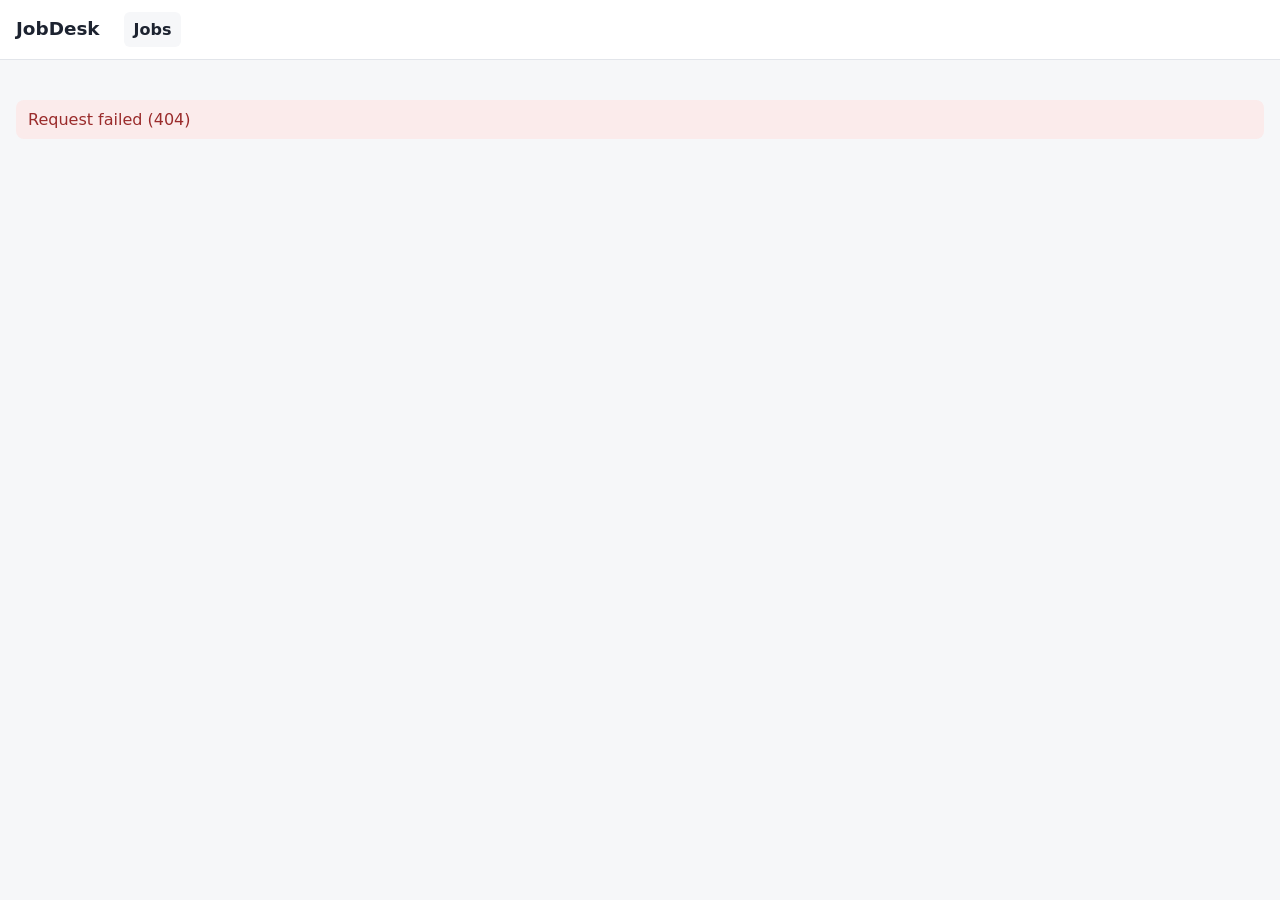
==== static/index.html @ 6e672806 "JobDesk: server, scraper and jobs page" ====
<!doctype html>
<html lang="en">
<head>
  <meta charset="utf-8">
  <meta name="viewport" content="width=device-width, initial-scale=1">
  <meta name="robots" content="noindex">
  <title>JobDesk</title>
  <link rel="stylesheet" href="/static/style.css">
</head>
<body>
  <header class="top">
    <a class="brand" href="#/jobs">JobDesk</a>
    <nav id="nav" aria-label="Pages"></nav>
  </header>
  <div id="banner" class="banner" hidden></div>
  <main id="page" tabindex="-1"></main>
  <script type="module" src="/static/app.js"></script>
</body>
</html>
---- static/style.css ----
:root {
  --bg: #f6f7f9; --fg: #1d2330; --muted: #5b6475; --accent: #0b3d91; --accent-fg: #fff;
  --card: #fff; --line: #e2e5ea; --ok-bg: #e5f4e4; --ok-fg: #1a6b1a; --bad-bg: #fbebeb; --bad-fg: #9a2b2b;
  --warn-bg: #fff4d6; --warn-fg: #7a5200;
}
@media (prefers-color-scheme: dark) {
  :root {
    --bg: #14171c; --fg: #e8ebf0; --muted: #a3abb8; --accent: #5b8def; --accent-fg: #0b1020;
    --card: #1d2128; --line: #2c313a; --ok-bg: #1d3a1f; --ok-fg: #9fe0a2; --bad-bg: #3d1f1f; --bad-fg: #f1a7a7;
    --warn-bg: #3a2f12; --warn-fg: #f3d27a;
  }
}
* { box-sizing: border-box; }
body { margin: 0; font-family: system-ui, -apple-system, "Segoe UI", sans-serif; background: var(--bg); color: var(--fg); line-height: 1.45; }
a { color: var(--accent); }
.top { display: flex; flex-wrap: wrap; gap: 8px 24px; align-items: center; padding: 12px 16px; background: var(--card); border-bottom: 1px solid var(--line); position: sticky; top: 0; z-index: 5; }
.brand { font-weight: 700; font-size: 1.15rem; color: var(--fg); text-decoration: none; }
nav { display: flex; flex-wrap: wrap; gap: 4px; }
nav a { padding: 6px 10px; border-radius: 6px; color: var(--muted); text-decoration: none; font-weight: 600; }
nav a[aria-current="page"] { background: var(--bg); color: var(--fg); }
main { max-width: 1280px; margin: 0 auto; padding: 24px 16px 64px; }
main:focus { outline: none; }
h1 { font-size: 1.5rem; margin: 0 0 4px; }
h2 { font-size: 1.15rem; margin: 28px 0 8px; }
.muted { color: var(--muted); }
.small { font-size: .82rem; }
.banner { margin: 0; padding: 10px 16px; background: var(--warn-bg); color: var(--warn-fg); border-bottom: 1px solid var(--line); }
.row { display: flex; flex-wrap: wrap; gap: 10px 16px; align-items: center; margin: 12px 0; }
button, .btn { font: inherit; font-weight: 600; padding: 7px 14px; border-radius: 8px; border: 1px solid var(--accent); background: var(--accent); color: var(--accent-fg); cursor: pointer; text-decoration: none; display: inline-block; }
button.secondary, .btn.secondary { background: transparent; color: var(--accent); }
button:disabled { opacity: .55; cursor: default; }
button.link { background: none; border: 0; padding: 0; color: var(--accent); font-weight: 600; text-decoration: underline; }
input, select, textarea { font: inherit; padding: 6px 8px; border-radius: 6px; border: 1px solid var(--line); background: var(--card); color: var(--fg); }
textarea { width: 100%; min-height: 120px; }
label.field { display: grid; gap: 4px; font-weight: 600; font-size: .9rem; align-content: end; }
label.check { display: inline-flex; gap: 6px; align-items: center; }
.grid { display: grid; gap: 12px; grid-template-columns: repeat(auto-fill, minmax(220px, 1fr)); }
.card { background: var(--card); border: 1px solid var(--line); border-radius: 10px; padding: 16px; }
details.card > summary { cursor: pointer; font-weight: 700; }
.scroll { overflow-x: auto; background: var(--card); border: 1px solid var(--line); border-radius: 10px; }
table { border-collapse: collapse; width: 100%; font-size: .86rem; }
th, td { padding: 7px 8px; text-align: left; vertical-align: top; border-top: 1px solid var(--line); }
thead th { border-top: 0; color: var(--muted); font-weight: 600; white-space: nowrap; }
.nowrap { white-space: nowrap; }
.tag { display: inline-block; margin: 0 4px 4px 0; padding: 1px 6px; border-radius: 4px; font-size: .74rem; font-weight: 600; white-space: nowrap; }
.tag.new { background: var(--ok-bg); color: var(--ok-fg); }
.tag.bad { background: var(--bad-bg); color: var(--bad-fg); }
.tag.warn { background: var(--warn-bg); color: var(--warn-fg); }
.overdue { color: var(--bad-fg); font-weight: 600; }
.score { font-weight: 700; }
.empty { padding: 16px; color: var(--muted); }
.msg { padding: 8px 12px; border-radius: 8px; background: var(--ok-bg); color: var(--ok-fg); }
.msg.err { background: var(--bad-bg); color: var(--bad-fg); }
pre.prompt { white-space: pre-wrap; background: var(--card); border: 1px solid var(--line); border-radius: 10px; padding: 16px; font-size: .85rem; }
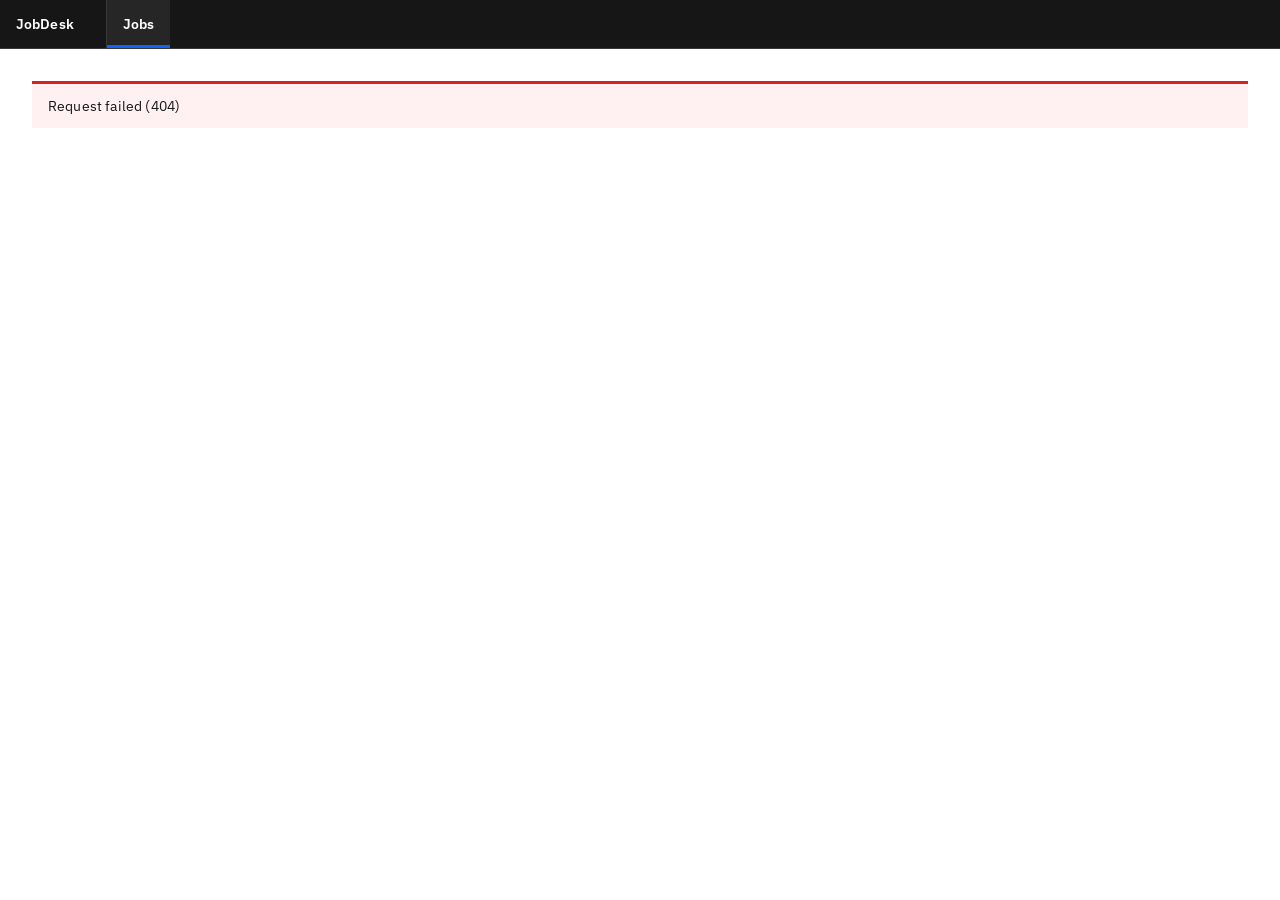
==== commit 41a2a49e: "Redesign on the IBM Carbon-inspired design system; Rejected is red everywhere IBM Plex, white theme " ====
--- a/static/index.html
+++ b/static/index.html
@@ -5,6 +5,9 @@
   <meta name="viewport" content="width=device-width, initial-scale=1">
   <meta name="robots" content="noindex">
   <title>JobDesk</title>
+  <link rel="preconnect" href="https://fonts.googleapis.com">
+  <link rel="preconnect" href="https://fonts.gstatic.com" crossorigin>
+  <link rel="stylesheet" href="https://fonts.googleapis.com/css2?family=IBM+Plex+Mono:wght@400;600&family=IBM+Plex+Sans:wght@300;400;600&display=swap">
   <link rel="stylesheet" href="/static/style.css">
 </head>
 <body>
--- a/static/style.css
+++ b/static/style.css
@@ -1,54 +1,279 @@
+/* JobDesk: styled on David's "IBM Carbon-Inspired Design System" (Claude Design).
+   IBM Plex; white theme with the Gray 100 dark theme for dark-mode systems; one blue accent;
+   0px corners (pills only for tags); depth from background layers, not shadows;
+   support colors only for status. */
+
 :root {
-  --bg: #f6f7f9; --fg: #1d2330; --muted: #5b6475; --accent: #0b3d91; --accent-fg: #fff;
-  --card: #fff; --line: #e2e5ea; --ok-bg: #e5f4e4; --ok-fg: #1a6b1a; --bad-bg: #fbebeb; --bad-fg: #9a2b2b;
-  --warn-bg: #fff4d6; --warn-fg: #7a5200;
-}
+  /* base scales (from the design system's tokens/colors.css) */
+  --white: #ffffff; --gray-10: #f4f4f4; --gray-10-hover: #e8e8e8; --gray-20: #e0e0e0; --gray-30: #c6c6c6;
+  --gray-50: #8d8d8d; --gray-60: #6f6f6f; --gray-70: #525252; --gray-80: #393939; --gray-80-hover: #4c4c4c;
+  --gray-90: #262626; --gray-100: #161616;
+  --blue-10: #edf5ff; --blue-20: #d0e2ff; --blue-40: #78a9ff; --blue-60: #0f62fe; --blue-60-hover: #0353e9;
+  --blue-70: #0043ce; --blue-80: #002d9c;
+  --red-60: #da1e28; --red-70: #b81921; --green-50: #24a148; --yellow-30: #f1c21b;
+
+  /* semantic (white theme) */
+  --background: var(--white);
+  --layer-01: var(--gray-10);
+  --layer-02: var(--gray-20);
+  --layer-hover: var(--gray-10-hover);
+  --text-primary: var(--gray-100);
+  --text-secondary: var(--gray-70);
+  --text-helper: var(--gray-60);
+  --text-on-color: var(--white);
+  --link: var(--blue-60);
+  --link-hover: var(--blue-70);
+  --border-subtle: var(--gray-20);
+  --border-strong: var(--gray-50);
+  --field: var(--gray-10);
+  --field-hover: var(--gray-10-hover);
+  --interactive: var(--blue-60);
+  --interactive-hover: var(--blue-60-hover);
+  --interactive-active: var(--blue-80);
+  --focus: var(--blue-60);
+  --focus-inset: var(--white);
+  --selected: var(--blue-10);
+  --shell: var(--gray-100);
+  --shell-text: var(--gray-30);
+  --shell-hover: var(--gray-90);
+
+  /* status: the same five colors on every page (tags, tracker columns, selects, insights) */
+  --status-saved: var(--gray-60);    --status-saved-bg: var(--gray-20);  --status-saved-fg: var(--gray-100);
+  --status-applied: var(--blue-60);  --status-applied-bg: #d0e2ff;       --status-applied-fg: #0043ce;
+  --status-interview: #b28600;       --status-interview-bg: #fcf4d6;     --status-interview-fg: #684e00;
+  --status-offer: var(--green-50);   --status-offer-bg: #a7f0ba;         --status-offer-fg: #0e6027;
+  --status-rejected: var(--red-60);  --status-rejected-bg: #ffd7d9;      --status-rejected-fg: #a2191f;
+  --error: var(--red-60);  --error-bg: #fff1f1;
+  --success-bg: #defbe6;   --success-fg: #0e6027;
+  --warning-bg: #fcf4d6;   --warning-fg: #684e00;  --warning-border: var(--yellow-30);
+  --info-bg: var(--blue-10);
+
+  --font-sans: "IBM Plex Sans", "Helvetica Neue", Arial, sans-serif;
+  --font-mono: "IBM Plex Mono", Menlo, Courier, monospace;
+  --shadow-raised: 0 2px 6px rgba(0, 0, 0, .3);
+  --focus-ring: 0 0 0 2px var(--focus), 0 0 0 3px var(--focus-inset);
+  --motion: 110ms cubic-bezier(.2, 0, .38, .9);
+  color-scheme: light;
+}
+
+/* Gray 100 dark theme */
 @media (prefers-color-scheme: dark) {
   :root {
-    --bg: #14171c; --fg: #e8ebf0; --muted: #a3abb8; --accent: #5b8def; --accent-fg: #0b1020;
-    --card: #1d2128; --line: #2c313a; --ok-bg: #1d3a1f; --ok-fg: #9fe0a2; --bad-bg: #3d1f1f; --bad-fg: #f1a7a7;
-    --warn-bg: #3a2f12; --warn-fg: #f3d27a;
+    --background: var(--gray-100);
+    --layer-01: var(--gray-90);
+    --layer-02: var(--gray-80);
+    --layer-hover: #333333;
+    --text-primary: var(--gray-10);
+    --text-secondary: var(--gray-30);
+    --text-helper: #a8a8a8;
+    --link: var(--blue-40);
+    --link-hover: #a6c8ff;
+    --border-subtle: var(--gray-80);
+    --border-strong: var(--gray-60);
+    --field: var(--gray-90);
+    --field-hover: #333333;
+    --interactive: var(--blue-60);
+    --focus: var(--white);
+    --focus-inset: var(--gray-100);
+    --selected: var(--gray-80);
+    --shell: #0b0b0b;
+    --shell-hover: var(--gray-90);
+    --status-saved: var(--gray-50);    --status-saved-bg: var(--gray-70);  --status-saved-fg: var(--gray-10);
+    --status-applied: var(--blue-40);  --status-applied-bg: #0043ce;       --status-applied-fg: #d0e2ff;
+    --status-interview: var(--yellow-30); --status-interview-bg: #684e00;  --status-interview-fg: #fcf4d6;
+    --status-offer: #42be65;           --status-offer-bg: #0e6027;         --status-offer-fg: #a7f0ba;
+    --status-rejected: #fa4d56;        --status-rejected-bg: #a2191f;      --status-rejected-fg: #ffd7d9;
+    --error: #fa4d56;  --error-bg: #3a1214;
+    --success-bg: #0e2a17; --success-fg: #a7f0ba;
+    --warning-bg: #2f2507; --warning-fg: #fcf4d6;
+    --info-bg: #001d6c;
+    color-scheme: dark;
   }
 }
+
+/* ------------------------------------------------------------------ base */
 * { box-sizing: border-box; }
-body { margin: 0; font-family: system-ui, -apple-system, "Segoe UI", sans-serif; background: var(--bg); color: var(--fg); line-height: 1.45; }
-a { color: var(--accent); }
-.top { display: flex; flex-wrap: wrap; gap: 8px 24px; align-items: center; padding: 12px 16px; background: var(--card); border-bottom: 1px solid var(--line); position: sticky; top: 0; z-index: 5; }
-.brand { font-weight: 700; font-size: 1.15rem; color: var(--fg); text-decoration: none; }
-nav { display: flex; flex-wrap: wrap; gap: 4px; }
-nav a { padding: 6px 10px; border-radius: 6px; color: var(--muted); text-decoration: none; font-weight: 600; }
-nav a[aria-current="page"] { background: var(--bg); color: var(--fg); }
-main { max-width: 1280px; margin: 0 auto; padding: 24px 16px 64px; }
+html { -webkit-text-size-adjust: 100%; }
+body {
+  margin: 0; font-family: var(--font-sans); font-size: .875rem; line-height: 1.43; letter-spacing: .16px;
+  background: var(--background); color: var(--text-primary);
+}
+a { color: var(--link); text-decoration: none; }
+a:hover { color: var(--link-hover); text-decoration: underline; }
+:focus-visible { outline: none; box-shadow: var(--focus-ring); }
+h1 { font-size: 2rem; line-height: 1.25; font-weight: 300; letter-spacing: 0; margin: 0 0 8px; }
+h2 { font-size: 1.25rem; line-height: 1.4; font-weight: 600; letter-spacing: 0; margin: 32px 0 12px; }
+p { margin: 0 0 12px; }
+.muted { color: var(--text-secondary); }
+.small { font-size: .75rem; line-height: 1.33; letter-spacing: .32px; }
+.nowrap { white-space: nowrap; }
+.score { font-weight: 600; font-family: var(--font-mono); }
+.overdue { color: var(--error); font-weight: 600; }
+.empty { padding: 32px 16px; color: var(--text-secondary); text-align: center; }
+
+/* ------------------------------------------------------------------ UI shell (masthead) */
+.top {
+  position: sticky; top: 0; z-index: 10; display: flex; align-items: stretch; flex-wrap: wrap;
+  min-height: 48px; background: var(--shell); color: var(--white); border-bottom: 1px solid #393939;
+}
+.brand {
+  display: flex; align-items: center; padding: 0 32px 0 16px; color: var(--white); font-weight: 600;
+  font-size: .875rem; letter-spacing: .1px; border-right: 1px solid #393939;
+}
+.brand:hover { color: var(--white); text-decoration: none; background: var(--shell-hover); }
+nav { display: flex; flex-wrap: wrap; }
+nav a {
+  display: flex; align-items: center; height: 48px; padding: 0 16px; color: var(--shell-text);
+  border-bottom: 3px solid transparent; border-top: 3px solid transparent; transition: background var(--motion), color var(--motion);
+}
+nav a:hover { background: var(--shell-hover); color: var(--white); text-decoration: none; }
+nav a[aria-current="page"] { color: var(--white); border-bottom-color: var(--blue-60); background: var(--shell-hover); font-weight: 600; }
+main { max-width: 1584px; margin: 0 auto; padding: 32px 32px 64px; }
 main:focus { outline: none; }
-h1 { font-size: 1.5rem; margin: 0 0 4px; }
-h2 { font-size: 1.15rem; margin: 28px 0 8px; }
-.muted { color: var(--muted); }
-.small { font-size: .82rem; }
-.banner { margin: 0; padding: 10px 16px; background: var(--warn-bg); color: var(--warn-fg); border-bottom: 1px solid var(--line); }
-.row { display: flex; flex-wrap: wrap; gap: 10px 16px; align-items: center; margin: 12px 0; }
-button, .btn { font: inherit; font-weight: 600; padding: 7px 14px; border-radius: 8px; border: 1px solid var(--accent); background: var(--accent); color: var(--accent-fg); cursor: pointer; text-decoration: none; display: inline-block; }
-button.secondary, .btn.secondary { background: transparent; color: var(--accent); }
-button:disabled { opacity: .55; cursor: default; }
-button.link { background: none; border: 0; padding: 0; color: var(--accent); font-weight: 600; text-decoration: underline; }
-input, select, textarea { font: inherit; padding: 6px 8px; border-radius: 6px; border: 1px solid var(--line); background: var(--card); color: var(--fg); }
-textarea { width: 100%; min-height: 120px; }
-label.field { display: grid; gap: 4px; font-weight: 600; font-size: .9rem; align-content: end; }
-label.check { display: inline-flex; gap: 6px; align-items: center; }
-.grid { display: grid; gap: 12px; grid-template-columns: repeat(auto-fill, minmax(220px, 1fr)); }
-.card { background: var(--card); border: 1px solid var(--line); border-radius: 10px; padding: 16px; }
-details.card > summary { cursor: pointer; font-weight: 700; }
-.scroll { overflow-x: auto; background: var(--card); border: 1px solid var(--line); border-radius: 10px; }
-table { border-collapse: collapse; width: 100%; font-size: .86rem; }
-th, td { padding: 7px 8px; text-align: left; vertical-align: top; border-top: 1px solid var(--line); }
-thead th { border-top: 0; color: var(--muted); font-weight: 600; white-space: nowrap; }
-.nowrap { white-space: nowrap; }
-.tag { display: inline-block; margin: 0 4px 4px 0; padding: 1px 6px; border-radius: 4px; font-size: .74rem; font-weight: 600; white-space: nowrap; }
-.tag.new { background: var(--ok-bg); color: var(--ok-fg); }
-.tag.bad { background: var(--bad-bg); color: var(--bad-fg); }
-.tag.warn { background: var(--warn-bg); color: var(--warn-fg); }
-.overdue { color: var(--bad-fg); font-weight: 600; }
-.score { font-weight: 700; }
-.empty { padding: 16px; color: var(--muted); }
-.msg { padding: 8px 12px; border-radius: 8px; background: var(--ok-bg); color: var(--ok-fg); }
-.msg.err { background: var(--bad-bg); color: var(--bad-fg); }
-pre.prompt { white-space: pre-wrap; background: var(--card); border: 1px solid var(--line); border-radius: 10px; padding: 16px; font-size: .85rem; }
+@media (max-width: 672px) { main { padding: 24px 16px 48px; } .brand { padding-right: 16px; } nav a { padding: 0 12px; } }
+
+/* ------------------------------------------------------------------ notifications */
+.banner { margin: 0; padding: 12px 16px; background: var(--warning-bg); color: var(--warning-fg); border-bottom: 1px solid var(--warning-border); }
+.msg { padding: 12px 16px; background: var(--success-bg); color: var(--success-fg); border-top: 3px solid var(--green-50); }
+.msg.err { background: var(--error-bg); color: var(--text-primary); border-top-color: var(--error); }
+.msg ul { margin: 6px 0 0; padding-left: 20px; }
+
+/* ------------------------------------------------------------------ buttons (rectangular, asymmetric padding) */
+button, .btn {
+  font: inherit; font-weight: 400; letter-spacing: .16px; display: inline-flex; align-items: center;
+  min-height: 40px; padding: 0 48px 0 16px; border: 1px solid transparent; border-radius: 0;
+  background: var(--interactive); color: var(--text-on-color); cursor: pointer; text-decoration: none;
+  transition: background var(--motion), border-color var(--motion), color var(--motion);
+}
+button:hover, .btn:hover { background: var(--interactive-hover); color: var(--text-on-color); text-decoration: none; }
+button:active, .btn:active { background: var(--interactive-active); }
+button.secondary, .btn.secondary { background: transparent; color: var(--link); border-color: var(--interactive); }
+button.secondary:hover, .btn.secondary:hover { background: var(--interactive-hover); color: var(--text-on-color); }
+button.small { min-height: 32px; padding: 0 16px; font-size: .875rem; }
+button:disabled { background: var(--layer-02); color: var(--text-helper); border-color: transparent; cursor: not-allowed; }
+button.link {
+  min-height: 0; padding: 0; background: none; border: 0; color: var(--link); font-size: inherit;
+}
+button.link:hover { background: none; color: var(--link-hover); text-decoration: underline; }
+
+/* ------------------------------------------------------------------ fields (filled, bottom border only) */
+input, select, textarea {
+  font: inherit; letter-spacing: .16px; min-height: 40px; padding: 0 16px; border: 0; border-radius: 0;
+  border-bottom: 1px solid var(--border-strong); background: var(--field); color: var(--text-primary);
+  transition: background var(--motion), border-color var(--motion);
+}
+select { padding-right: 32px; }
+textarea { width: 100%; min-height: 120px; padding: 11px 16px; line-height: 1.43; }
+input:hover, select:hover, textarea:hover { background: var(--field-hover); }
+input:focus-visible, select:focus-visible, textarea:focus-visible { box-shadow: none; outline: 2px solid var(--focus); outline-offset: -2px; }
+input[type="checkbox"] { min-height: 0; width: 16px; height: 16px; padding: 0; accent-color: var(--text-primary); }
+input[type="range"] { min-height: 0; padding: 0; background: none; border: 0; accent-color: var(--interactive); }
+label.field { display: grid; gap: 8px; align-content: end; min-width: 0; font-size: .75rem; letter-spacing: .32px; color: var(--text-secondary); font-weight: 400; }
+label.field > input, label.field > select, label.field > textarea { width: 100%; min-width: 0; font-size: .875rem; }
+label.check { display: inline-flex; gap: 8px; align-items: center; }
+
+/* ------------------------------------------------------------------ layout */
+.row { display: flex; flex-wrap: wrap; gap: 8px 16px; align-items: center; margin: 16px 0; }
+.grid { display: grid; gap: 16px 24px; grid-template-columns: repeat(auto-fill, minmax(220px, 1fr)); }
+.grid > * { min-width: 0; }
+.card { background: var(--layer-01); padding: 16px; }
+details.card > summary { cursor: pointer; font-weight: 600; list-style: none; display: flex; gap: 8px; align-items: center; }
+details.card > summary::before { content: ""; width: 6px; height: 6px; border-right: 1.5px solid currentColor; border-bottom: 1.5px solid currentColor; transform: rotate(-45deg); transition: transform var(--motion); }
+details.card[open] > summary::before { transform: rotate(45deg); }
+details.card[open] > summary { margin-bottom: 16px; }
+
+/* ------------------------------------------------------------------ data table */
+.scroll { overflow-x: auto; background: var(--layer-01); }
+table { border-collapse: collapse; width: 100%; font-size: .875rem; }
+th, td { padding: 12px 16px; text-align: left; vertical-align: top; }
+thead th {
+  background: var(--layer-02); color: var(--text-primary); font-weight: 600; white-space: nowrap; height: 48px; vertical-align: middle;
+}
+tbody td { border-top: 1px solid var(--border-subtle); }
+tbody tr { transition: background var(--motion); }
+tbody tr:hover { background: var(--layer-hover); }
+th > button.sort {
+  min-height: 0; padding: 0; font: inherit; font-weight: 600; color: inherit; background: none; border: 0;
+}
+th > button.sort:hover { background: none; color: var(--link); }
+th[aria-sort] > button.sort { color: var(--link); }
+
+/* ------------------------------------------------------------------ tags (the one rounded element) */
+.tag {
+  display: inline-flex; align-items: center; min-height: 24px; margin: 0 4px 4px 0; padding: 0 8px; border-radius: 24px;
+  background: var(--layer-02); color: var(--text-primary); font-size: .75rem; letter-spacing: .32px; white-space: nowrap;
+}
+.tag.new { background: var(--status-offer-bg); color: var(--status-offer-fg); font-weight: 600; }
+.tag.bad { background: var(--status-rejected-bg); color: var(--status-rejected-fg); }
+.tag.warn { background: var(--status-interview-bg); color: var(--status-interview-fg); }
+
+/* status everywhere: <span class="tag status" data-status="Rejected">, select[data-status], column[data-status] */
+.status[data-status="Saved"]     { --s: var(--status-saved);     --s-bg: var(--status-saved-bg);     --s-fg: var(--status-saved-fg); }
+.status[data-status="Applied"]   { --s: var(--status-applied);   --s-bg: var(--status-applied-bg);   --s-fg: var(--status-applied-fg); }
+.status[data-status="Interview"] { --s: var(--status-interview); --s-bg: var(--status-interview-bg); --s-fg: var(--status-interview-fg); }
+.status[data-status="Offer"]     { --s: var(--status-offer);     --s-bg: var(--status-offer-bg);     --s-fg: var(--status-offer-fg); }
+.status[data-status="Rejected"]  { --s: var(--status-rejected);  --s-bg: var(--status-rejected-bg);  --s-fg: var(--status-rejected-fg); }
+.tag.status { background: var(--s-bg); color: var(--s-fg); }
+select.status[data-status]:not([data-status=""]) { border-bottom: 2px solid var(--s); color: var(--s-fg); background: var(--s-bg); font-weight: 600; }
+.dot { display: inline-block; width: 8px; height: 8px; border-radius: 50%; background: var(--s, var(--gray-50)); }
+
+/* ------------------------------------------------------------------ chips (filters, sort levels) */
+.chip {
+  display: inline-flex; gap: 6px; align-items: center; min-height: 32px; padding: 0 12px; border-radius: 24px;
+  border: 1px solid var(--border-subtle); background: var(--layer-01); color: var(--text-primary); font-size: .75rem; letter-spacing: .32px; font-weight: 400;
+}
+button.chip:hover { background: var(--layer-hover); color: var(--text-primary); }
+span.chip { cursor: grab; user-select: none; }
+button.chip[aria-pressed="false"] { color: var(--text-secondary); }
+button.chip[aria-pressed="true"] { background: var(--gray-80); border-color: var(--gray-80); color: var(--white); }
+.chip-x { min-height: 0; padding: 0 2px; background: none; border: 0; color: var(--text-secondary); font-size: 1rem; line-height: 1; }
+.chip-x:hover { background: none; color: var(--error); }
+
+/* ------------------------------------------------------------------ menus, code */
+details.menu { position: relative; }
+details.menu > summary { cursor: pointer; color: var(--link); }
+details.menu > ol {
+  position: absolute; z-index: 4; margin: 4px 0 0; padding: 8px 16px 8px 32px; min-width: 240px;
+  background: var(--layer-01); box-shadow: var(--shadow-raised);
+}
+details.menu li { padding: 4px 0; }
+pre.prompt {
+  white-space: pre-wrap; margin: 0; background: var(--layer-01); padding: 16px; font-family: var(--font-mono);
+  font-size: .8125rem; line-height: 1.5; letter-spacing: .16px;
+}
+
+/* ------------------------------------------------------------------ tracker (kanban) */
+.kanban {
+  display: grid; grid-auto-flow: column; grid-auto-columns: minmax(260px, 1fr); gap: 1px;
+  overflow-x: auto; background: var(--border-subtle); border: 1px solid var(--border-subtle); align-items: stretch;
+}
+.column { background: var(--layer-01); min-height: 420px; display: flex; flex-direction: column; }
+.column-head {
+  display: flex; align-items: center; gap: 8px; height: 48px; padding: 0 16px; margin: 0;
+  font-size: .875rem; font-weight: 600; background: var(--layer-01); border-top: 4px solid var(--s);
+}
+.column-head .count {
+  margin-left: auto; min-width: 24px; height: 24px; padding: 0 8px; border-radius: 24px; display: inline-grid; place-items: center;
+  background: var(--s-bg); color: var(--s-fg); font-size: .75rem; font-weight: 600;
+}
+.column-body { padding: 8px; display: grid; gap: 8px; align-content: start; flex: 1; transition: background var(--motion); }
+.column.over .column-body { background: var(--selected); outline: 2px dashed var(--s); outline-offset: -6px; }
+.column .empty { padding: 24px 8px; font-size: .75rem; }
+.app-card { background: var(--background); padding: 12px 16px 16px; cursor: grab; display: grid; gap: 6px; }
+.app-card:hover { background: var(--layer-hover); }
+.app-card.dragging { opacity: .5; }
+.app-card[data-status="Rejected"] .title, .app-card[data-status="Rejected"] .title a { color: var(--text-secondary); }
+.app-card .title { font-weight: 600; font-size: .875rem; line-height: 1.29; }
+.app-card .meta { display: grid; grid-template-columns: auto 1fr; gap: 2px 12px; font-size: .75rem; letter-spacing: .32px; margin: 4px 0 0; }
+.app-card .meta dt { color: var(--text-secondary); }
+.app-card .meta dd { margin: 0; min-width: 0; overflow-wrap: anywhere; }
+.app-card .next { padding: 8px 12px; background: var(--layer-01); font-size: .75rem; letter-spacing: .32px; }
+.app-card .next.overdue { background: var(--error-bg); color: var(--text-primary); box-shadow: inset 0 3px 0 var(--error); font-weight: 400; }
+.app-card .reminder { padding: 8px 12px; background: var(--warning-bg); color: var(--warning-fg); font-size: .75rem; letter-spacing: .32px; box-shadow: inset 0 3px 0 var(--warning-border); }
+.app-card .move { display: grid; gap: 4px; font-size: .75rem; color: var(--text-secondary); margin-top: 4px; }
+.app-card .move select { width: 100%; min-height: 32px; }
+.app-card details > summary { cursor: pointer; color: var(--link); font-size: .75rem; letter-spacing: .32px; margin-top: 4px; }
+.app-card form { display: grid; gap: 12px; margin-top: 12px; }
+.app-card input, .app-card select, .app-card textarea { width: 100%; }
+.app-card textarea { min-height: 96px; }
+.app-card form button { justify-self: start; }
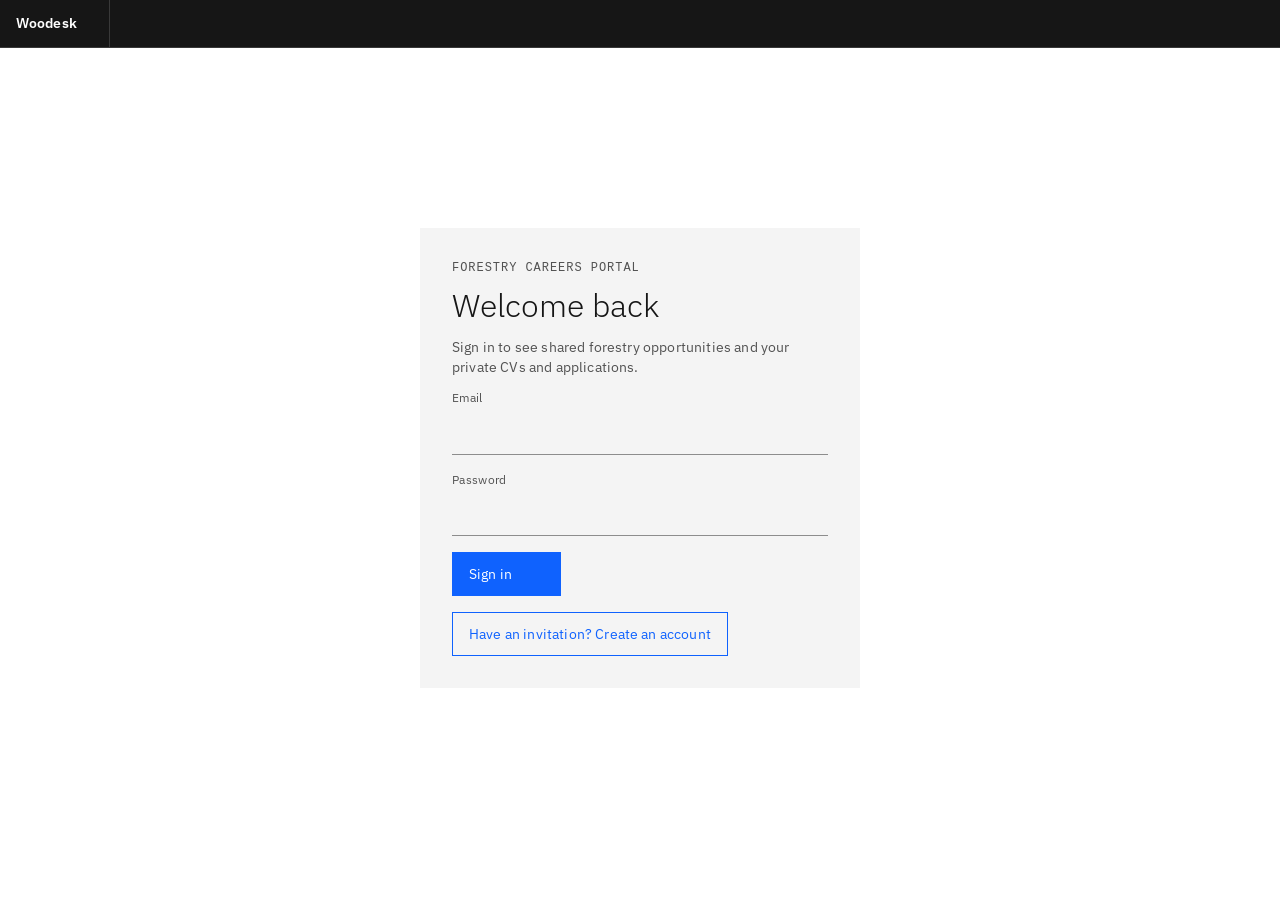
==== commit fd3fbaf6: "Build multi-user Woodesk forestry portal" ====
--- a/static/index.html
+++ b/static/index.html
@@ -4,7 +4,7 @@
   <meta charset="utf-8">
   <meta name="viewport" content="width=device-width, initial-scale=1">
   <meta name="robots" content="noindex">
-  <title>JobDesk</title>
+  <title>Woodesk</title>
   <link rel="preconnect" href="https://fonts.googleapis.com">
   <link rel="preconnect" href="https://fonts.gstatic.com" crossorigin>
   <link rel="stylesheet" href="https://fonts.googleapis.com/css2?family=IBM+Plex+Mono:wght@400;600&family=IBM+Plex+Sans:wght@300;400;600&display=swap">
@@ -12,7 +12,7 @@
 </head>
 <body>
   <header class="top">
-    <a class="brand" href="#/jobs">JobDesk</a>
+    <a class="brand" href="#/home">Woodesk</a>
     <nav id="nav" aria-label="Pages"></nav>
   </header>
   <div id="banner" class="banner" hidden></div>
--- a/static/style.css
+++ b/static/style.css
@@ -149,6 +149,8 @@
 button:active, .btn:active { background: var(--interactive-active); }
 button.secondary, .btn.secondary { background: transparent; color: var(--link); border-color: var(--interactive); }
 button.secondary:hover, .btn.secondary:hover { background: var(--interactive-hover); color: var(--text-on-color); }
+button.danger.secondary { color: var(--error); border-color: var(--error); }
+button.danger.secondary:hover { background: var(--error); color: var(--white); }
 button.small { min-height: 32px; padding: 0 16px; font-size: .875rem; }
 button:disabled { background: var(--layer-02); color: var(--text-helper); border-color: transparent; cursor: not-allowed; }
 button.link {
@@ -171,6 +173,99 @@
 label.field { display: grid; gap: 8px; align-content: end; min-width: 0; font-size: .75rem; letter-spacing: .32px; color: var(--text-secondary); font-weight: 400; }
 label.field > input, label.field > select, label.field > textarea { width: 100%; min-width: 0; font-size: .875rem; }
 label.check { display: inline-flex; gap: 8px; align-items: center; }
+
+/* ------------------------------------------------------------------ forestry news */
+.news-intro { max-width: 76ch; }
+.news-refresh { margin: 16px 0 20px; }
+.news-filters { display: grid; grid-template-columns: repeat(auto-fit, minmax(min(100%, 180px), 1fr)); gap: 12px 16px; margin: 20px 0 8px; }
+.news-search { grid-column: span 2; }
+.news-search input { width: 100%; }
+.news-list { display: grid; gap: 12px; }
+.news-card { display: grid; gap: 10px; }
+.news-card.is-read { border-left: 3px solid var(--border-subtle); }
+.news-card-meta, .news-topics { display: flex; flex-wrap: wrap; align-items: center; gap: 4px 8px; }
+.news-card h2 { margin: 0; font-size: 1.125rem; line-height: 1.35; }
+.news-byline, .news-summary, .news-context, .news-career-angle { margin: 0; }
+.news-summary { max-width: 90ch; line-height: 1.55; }
+.news-context { padding-left: 12px; border-left: 2px solid var(--interactive); color: var(--text-secondary); }
+.news-career-angle { color: var(--text-secondary); }
+.news-coverage summary { cursor: pointer; color: var(--link); }
+.news-coverage ul { margin: 8px 0; padding-left: 20px; }
+.news-coverage li { margin: 4px 0; }
+.news-actions { margin: 4px 0 0; }
+.news-open.btn.secondary, .news-action { min-height: 44px; padding: 0 16px; }
+.news-action[aria-pressed="true"] { background: var(--selected); color: var(--text-primary); }
+.news-source-details { margin-top: 20px; }
+.news-sources { margin: 12px 0 0; padding-left: 20px; }
+.news-sources li { margin: 8px 0; }
+.news-source-error { margin: 4px 0 0; color: var(--error); }
+@media (max-width: 672px) { .news-search { grid-column: auto; } }
+
+/* ------------------------------------------------------------------ personalized weekly desk */
+.home-heading { display: flex; align-items: end; justify-content: space-between; gap: 24px; margin-bottom: 24px; }
+.home-heading h1 { margin-bottom: 4px; }
+.home-intro { max-width: 68ch; color: var(--text-secondary); font-size: 1rem; }
+.home-eyebrow { margin: 0 0 4px; color: var(--text-helper); font-size: .6875rem; font-weight: 600; letter-spacing: .8px; }
+.home-browse, .home-action { min-height: 44px; padding: 0 16px; }
+.home-preferences { margin-bottom: 20px; }
+.home-preferences > summary { min-height: 28px; }
+.home-fieldset { margin: 16px 0; padding: 12px 0 0; border: 0; border-top: 1px solid var(--border-subtle); }
+.home-fieldset legend { padding: 0 8px 0 0; font-weight: 600; }
+.home-check-grid { display: grid; grid-template-columns: repeat(auto-fit, minmax(min(100%, 240px), 1fr)); gap: 4px 16px; }
+.home-check { display: flex; align-items: center; gap: 10px; min-height: 44px; cursor: pointer; }
+.home-check input { flex: 0 0 20px; width: 20px; height: 20px; }
+.home-region { max-width: 360px; }
+.home-privacy { margin: 16px 0 0; }
+.home-stats { display: grid; grid-template-columns: repeat(3, minmax(0, 1fr)); gap: 12px; margin: 20px 0; }
+.home-stat { display: grid; grid-template-columns: auto 1fr; align-items: baseline; gap: 0 12px; }
+.home-stat-value { grid-row: span 2; font-family: var(--font-mono); font-size: 1.75rem; font-weight: 600; }
+.home-stat > span:nth-child(2) { font-weight: 600; }
+.home-columns { display: grid; grid-template-columns: minmax(0, 1.15fr) minmax(0, .85fr); gap: 16px; align-items: start; }
+.home-section { min-width: 0; margin-bottom: 16px; }
+.home-section h2 { margin: 0; font-size: 1.25rem; }
+.home-section-heading { display: flex; justify-content: space-between; align-items: end; gap: 16px; padding-bottom: 14px; border-bottom: 1px solid var(--border-subtle); }
+.home-list { display: grid; }
+.home-item { display: flex; justify-content: space-between; align-items: start; gap: 16px; padding: 16px 0; border-bottom: 1px solid var(--border-subtle); }
+.home-item:last-child { border-bottom: 0; }
+.home-item-main { min-width: 0; }
+.home-item h3, .home-saved-item h3 { margin: 0 0 4px; font-size: 1rem; font-weight: 600; line-height: 1.4; overflow-wrap: anywhere; }
+.home-item p { margin: 4px 0 0; }
+.home-summary { max-width: 78ch; color: var(--text-secondary); }
+.home-topics { color: var(--text-helper); font-size: .75rem; }
+.home-deadline { color: var(--warning-fg); font-weight: 600; }
+.home-item-actions { flex: 0 0 auto; }
+.home-section-footer { padding-top: 12px; border-top: 1px solid var(--border-subtle); }
+.home-deadlines { margin-top: 0; }
+.home-deadline-list { display: grid; gap: 0; margin: 0; padding: 0; list-style: none; }
+.home-deadline-item { display: flex; justify-content: space-between; align-items: start; gap: 16px; padding: 12px 0; border-bottom: 1px solid var(--border-subtle); }
+.home-deadline-item p { margin: 4px 0; }
+.home-date { flex: 0 0 auto; white-space: nowrap; font-weight: 600; }
+.home-plan { margin-top: 8px; }
+.home-plan > summary, .home-planner > summary { min-height: 44px; display: flex; align-items: center; cursor: pointer; color: var(--link); }
+.home-plan-form { display: grid; grid-template-columns: repeat(2, minmax(0, 1fr)); align-items: end; gap: 8px; padding: 8px 0; }
+.home-plan-form .field { min-width: 0; }
+.home-plan-form button { grid-column: 1 / -1; justify-self: start; }
+.home-planner { margin-top: 16px; border-top: 1px solid var(--border-subtle); }
+.home-planner-list { display: grid; gap: 8px; }
+.home-planner-item { padding: 12px; background: var(--background); }
+.home-planner-item > strong, .home-planner-item > .muted { margin-right: 10px; }
+.home-saved { margin-top: 16px; }
+.home-saved-grid { display: grid; grid-template-columns: repeat(auto-fit, minmax(min(100%, 260px), 1fr)); gap: 1px; margin-top: 12px; background: var(--border-subtle); }
+.home-saved-item { min-width: 0; padding: 16px; background: var(--background); overflow-wrap: anywhere; }
+.home-saved-item p { margin: 8px 0; }
+.home-footnote { margin-top: 16px; }
+@media (max-width: 800px) {
+  .home-columns { grid-template-columns: 1fr; }
+  .home-heading { align-items: start; }
+}
+@media (max-width: 600px) {
+  .home-heading { flex-direction: column; align-items: stretch; }
+  .home-browse { align-self: start; }
+  .home-stats { grid-template-columns: 1fr; }
+  .home-item, .home-deadline-item { flex-direction: column; }
+  .home-plan-form { grid-template-columns: minmax(0, 1fr); }
+  .home-plan-form button { grid-column: auto; }
+}
 
 /* ------------------------------------------------------------------ layout */
 .row { display: flex; flex-wrap: wrap; gap: 8px 16px; align-items: center; margin: 16px 0; }
@@ -277,3 +372,87 @@
 .app-card input, .app-card select, .app-card textarea { width: 100%; }
 .app-card textarea { min-height: 96px; }
 .app-card form button { justify-self: start; }
+
+/* ------------------------------------------------------------------ prep page (call script, answers, print) */
+.eyebrow { margin: 0 0 8px; font-family: var(--font-mono); font-size: .75rem; letter-spacing: .32px; color: var(--text-secondary); }
+.offscreen { position: fixed; left: -9999px; top: 0; }
+label.field.narrow { max-width: 480px; }
+label.field.inline { grid-auto-flow: column; align-items: center; gap: 8px; }
+label.field.inline > select { min-height: 40px; }
+.script { margin: 0; padding: 16px 16px 16px 48px; display: grid; gap: 12px; }
+.script li::marker { font-family: var(--font-mono); color: var(--text-secondary); }
+.script p, .qa p { margin: 0; }
+.fi { font-size: 1rem; line-height: 1.5; letter-spacing: 0; }
+.en { display: block; color: var(--text-secondary); font-size: .875rem; font-weight: 400; }
+.qa { display: grid; gap: 1px; background: var(--border-subtle); border-top: 1px solid var(--border-subtle); border-bottom: 1px solid var(--border-subtle); }
+.qa-item { background: var(--layer-01); padding: 16px; display: grid; gap: 8px; break-inside: avoid; }
+.qa-item h3 { margin: 0; font-size: 1rem; line-height: 1.375; font-weight: 600; }
+.qa-item h3 .num { font-family: var(--font-mono); font-weight: 400; color: var(--text-secondary); }
+.answer { display: grid; gap: 4px; padding-left: 16px; box-shadow: inset 2px 0 0 var(--interactive); }
+.answer .hint { font-style: italic; }
+.answer-actions { display: flex; gap: 12px; align-items: center; margin-top: 4px; }
+.answer-form { display: grid; gap: 12px; }
+.answer-form textarea { min-height: 72px; }
+.answer-form .row { margin: 0; }
+.app-card .prep-link { font-size: .75rem; letter-spacing: .32px; }
+
+@media print {
+  .top, .banner, .no-print { display: none !important; }
+  body { background: #fff; color: #000; font-size: 11pt; }
+  main { max-width: none; padding: 0; }
+  h1 { font-size: 18pt; } h2 { font-size: 13pt; margin: 18pt 0 6pt; break-after: avoid; }
+  .card, .qa-item, .qa { background: none; border: 0; padding-left: 0; padding-right: 0; }
+  .script { padding-left: 20pt; }
+  .script li, .qa-item { break-inside: avoid; }
+  .en, .muted, .eyebrow { color: #444; }
+  .answer { box-shadow: inset 2px 0 0 #000; }
+  .tag { border: 1px solid #000; background: none !important; color: #000 !important; }
+  a { color: #000; }
+}
+
+/* ------------------------------------------------------------------ multi-user accounts and private CVs */
+.login-state #page { min-height: calc(100vh - 48px); display: grid; place-items: center; }
+.login-state .top nav { display: none; }
+.auth-card { width: min(100%, 440px); padding: 32px; background: var(--layer-01); }
+.auth-card .eyebrow { color: var(--text-secondary); font-size: .75rem; letter-spacing: .08em; }
+.auth-card h1 { margin-bottom: 12px; }
+.auth-form, .account-form { display: grid; gap: 16px; }
+.auth-form button, .account-form button { justify-self: start; min-height: 44px; }
+.auth-switch { margin-top: 16px; min-height: 44px; padding: 0 16px; }
+.account-section { margin: 20px 0; }
+.account-section h2 { margin: 0 0 16px; }
+.account-form { grid-template-columns: repeat(auto-fit, minmax(min(100%, 240px), 1fr)); align-items: end; }
+.account-form button, .account-form > .msg { grid-column: 1 / -1; }
+.invite-list { margin-top: 16px; }
+.invite-row { padding: 12px 0; border-top: 1px solid var(--border-subtle); }
+.cv-list { grid-template-columns: repeat(auto-fill, minmax(min(100%, 300px), 1fr)); }
+.cv-card { min-width: 0; }
+.cv-card h2 { margin: 0 0 8px; overflow-wrap: anywhere; }
+.cv-actions { gap: 8px; }
+.cv-actions button { min-height: 44px; padding: 0 16px; }
+.cv-editor { display: grid; grid-template-columns: repeat(auto-fit, minmax(min(100%, 300px), 1fr)); gap: 16px; }
+.cv-editor .cv-actions { grid-column: 1 / -1; }
+.cv-editor textarea { min-height: 132px; }
+.cv-preview, .print-only { max-width: 210mm; margin: 24px auto; padding: 18mm; background: var(--white); color: #161616; border: 1px solid var(--border-subtle); }
+.cv-print-view { overflow-wrap: anywhere; }
+.cv-heading { padding-bottom: 12px; border-bottom: 2px solid #393939; }
+.cv-heading h1 { margin: 0; font-size: 2rem; font-weight: 600; }
+.cv-target { margin: 4px 0; font-size: 1.125rem; }
+.cv-contact { margin: 8px 0 0; color: #393939; }
+.cv-section { break-inside: avoid; }
+.cv-section h2 { margin: 20px 0 8px; padding-bottom: 4px; border-bottom: 1px solid #c6c6c6; font-size: 1.125rem; }
+.cv-section p { margin: 6px 0; white-space: pre-wrap; }
+.print-only { display: none; }
+@media (max-width: 600px) {
+  .auth-card { padding: 24px 16px; }
+  .cv-preview { padding: 24px 16px; }
+  .cv-actions button { flex: 1 1 100%; }
+}
+@media print {
+  @page { size: A4; margin: 16mm; }
+  body.printing-cv .top, body.printing-cv .banner,
+  body.printing-cv #page > :not(.print-only) { display: none !important; }
+  body.printing-cv #page { display: block; max-width: none; margin: 0; padding: 0; }
+  body.printing-cv .print-only { display: block; max-width: none; margin: 0; padding: 0; border: 0; }
+  body.printing-cv .cv-section { break-inside: avoid; }
+}
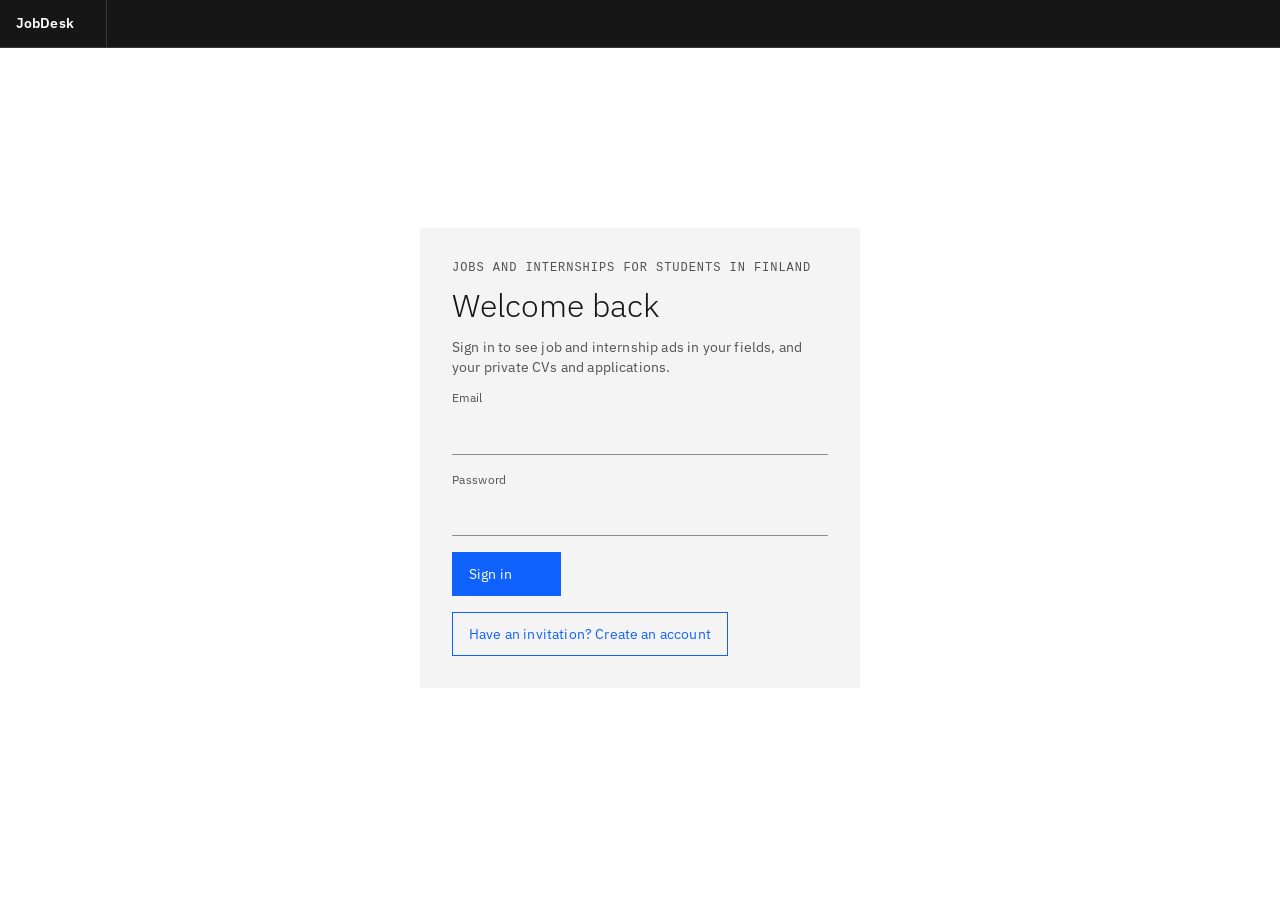
==== commit cde2da95: "Pilot P3: Metropolia fields, first-login setup, 'Was this right?', delete account, neutral name - fi" ====
--- a/static/index.html
+++ b/static/index.html
@@ -4,15 +4,18 @@
   <meta charset="utf-8">
   <meta name="viewport" content="width=device-width, initial-scale=1">
   <meta name="robots" content="noindex">
-  <title>Woodesk</title>
+  <title>JobDesk</title>
+  <meta name="theme-color" content="#0f62fe">
+  <link rel="icon" href="/static/favicon.svg" sizes="any" type="image/svg+xml">
   <link rel="preconnect" href="https://fonts.googleapis.com">
   <link rel="preconnect" href="https://fonts.gstatic.com" crossorigin>
   <link rel="stylesheet" href="https://fonts.googleapis.com/css2?family=IBM+Plex+Mono:wght@400;600&family=IBM+Plex+Sans:wght@300;400;600&display=swap">
   <link rel="stylesheet" href="/static/style.css">
 </head>
 <body>
+  <a class="skip-link" href="#page">Skip to content</a>
   <header class="top">
-    <a class="brand" href="#/home">Woodesk</a>
+    <a class="brand" href="#/home">JobDesk</a>
     <nav id="nav" aria-label="Pages"></nav>
   </header>
   <div id="banner" class="banner" hidden></div>
--- a/static/style.css
+++ b/static/style.css
@@ -1,4 +1,4 @@
-/* JobDesk: styled on David's "IBM Carbon-Inspired Design System" (Claude Design).
+/* JobDesk: styled on an "IBM Carbon-Inspired Design System" (Claude Design).
    IBM Plex; white theme with the Gray 100 dark theme for dark-mode systems; one blue accent;
    0px corners (pills only for tags); depth from background layers, not shadows;
    support colors only for status. */
@@ -101,6 +101,15 @@
 a { color: var(--link); text-decoration: none; }
 a:hover { color: var(--link-hover); text-decoration: underline; }
 :focus-visible { outline: none; box-shadow: var(--focus-ring); }
+@media (forced-colors: active) {
+  :focus-visible { outline: 2px solid CanvasText; outline-offset: 2px; box-shadow: none; }
+}
+.skip-link {
+  position: fixed; z-index: 20; inset-block-start: 8px; inset-inline-start: 8px;
+  transform: translateY(calc(-100% - 8px)); padding: 12px 16px;
+  background: var(--interactive); color: var(--text-on-color);
+}
+.skip-link:focus { transform: translateY(0); color: var(--text-on-color); }
 h1 { font-size: 2rem; line-height: 1.25; font-weight: 300; letter-spacing: 0; margin: 0 0 8px; }
 h2 { font-size: 1.25rem; line-height: 1.4; font-weight: 600; letter-spacing: 0; margin: 32px 0 12px; }
 p { margin: 0 0 12px; }
@@ -433,26 +442,47 @@
 .cv-editor { display: grid; grid-template-columns: repeat(auto-fit, minmax(min(100%, 300px), 1fr)); gap: 16px; }
 .cv-editor .cv-actions { grid-column: 1 / -1; }
 .cv-editor textarea { min-height: 132px; }
-.cv-preview, .print-only { max-width: 210mm; margin: 24px auto; padding: 18mm; background: var(--white); color: #161616; border: 1px solid var(--border-subtle); }
-.cv-print-view { overflow-wrap: anywhere; }
-.cv-heading { padding-bottom: 12px; border-bottom: 2px solid #393939; }
-.cv-heading h1 { margin: 0; font-size: 2rem; font-weight: 600; }
-.cv-target { margin: 4px 0; font-size: 1.125rem; }
-.cv-contact { margin: 8px 0 0; color: #393939; }
-.cv-section { break-inside: avoid; }
-.cv-section h2 { margin: 20px 0 8px; padding-bottom: 4px; border-bottom: 1px solid #c6c6c6; font-size: 1.125rem; }
-.cv-section p { margin: 6px 0; white-space: pre-wrap; }
-.print-only { display: none; }
 @media (max-width: 600px) {
   .auth-card { padding: 24px 16px; }
-  .cv-preview { padding: 24px 16px; }
   .cv-actions button { flex: 1 1 100%; }
 }
-@media print {
-  @page { size: A4; margin: 16mm; }
-  body.printing-cv .top, body.printing-cv .banner,
-  body.printing-cv #page > :not(.print-only) { display: none !important; }
-  body.printing-cv #page { display: block; max-width: none; margin: 0; padding: 0; }
-  body.printing-cv .print-only { display: block; max-width: none; margin: 0; padding: 0; border: 0; }
-  body.printing-cv .cv-section { break-inside: avoid; }
-}
+
+@media (max-width: 672px) {
+  body input:not([type="checkbox"]):not([type="range"]), body select, body textarea { font-size: 1rem; }
+}
+
+@media (prefers-reduced-motion: reduce) {
+  *, *::before, *::after {
+    animation-duration: 0.01ms !important;
+    animation-iteration-count: 1 !important;
+    scroll-behavior: auto !important;
+    transition-duration: 0.01ms !important;
+  }
+}
+
+/* What to study */
+.skill-list { list-style: none; margin: 0; padding: 0; display: grid; gap: 8px; }
+.study-role { margin: 16px 0; }
+.study-role h2 .tag { margin-left: 8px; vertical-align: middle; }
+.study-role h3 { margin: 8px 0; }
+
+/* All / English / Finnish switch: radio buttons drawn as one segmented control */
+.segmented { display: inline-flex; flex-wrap: wrap; align-items: center; gap: 0; margin: 0; padding: 0; border: 0; }
+.segmented legend { float: left; margin-right: 8px; padding: 0; color: var(--text-secondary); }
+.segmented label { position: relative; }
+.segmented input { position: absolute; opacity: 0; inset: 0; margin: 0; cursor: pointer; }
+.segmented span { display: inline-block; padding: 6px 12px; min-height: 32px; border: 1px solid var(--border-strong, currentColor);
+  margin-left: -1px; background: var(--layer-01); cursor: pointer; }
+.segmented label:first-of-type span { margin-left: 0; }
+.segmented input:checked + span { background: var(--text-primary, #161616); color: var(--background, #fff); font-weight: 600; }
+.segmented input:focus-visible + span { outline: 2px solid var(--focus); outline-offset: 2px; position: relative; z-index: 1; }
+@media (forced-colors: active) { .segmented input:checked + span { forced-color-adjust: none; background: Highlight; color: HighlightText; } }
+
+/* Draft page: checked sentences. The word UNSUPPORTED carries the meaning; the colour repeats it. */
+.draft-sentences > li { margin-bottom: 12px; padding: 6px 8px; }
+.draft-sentences > li.unsupported { background: var(--status-rejected-bg); color: var(--status-rejected-fg); }
+
+button.danger { background: var(--status-rejected-fg); color: #fff; }
+
+/* An element with the hidden attribute stays hidden even when a class gives it a display value */
+[hidden] { display: none !important; }
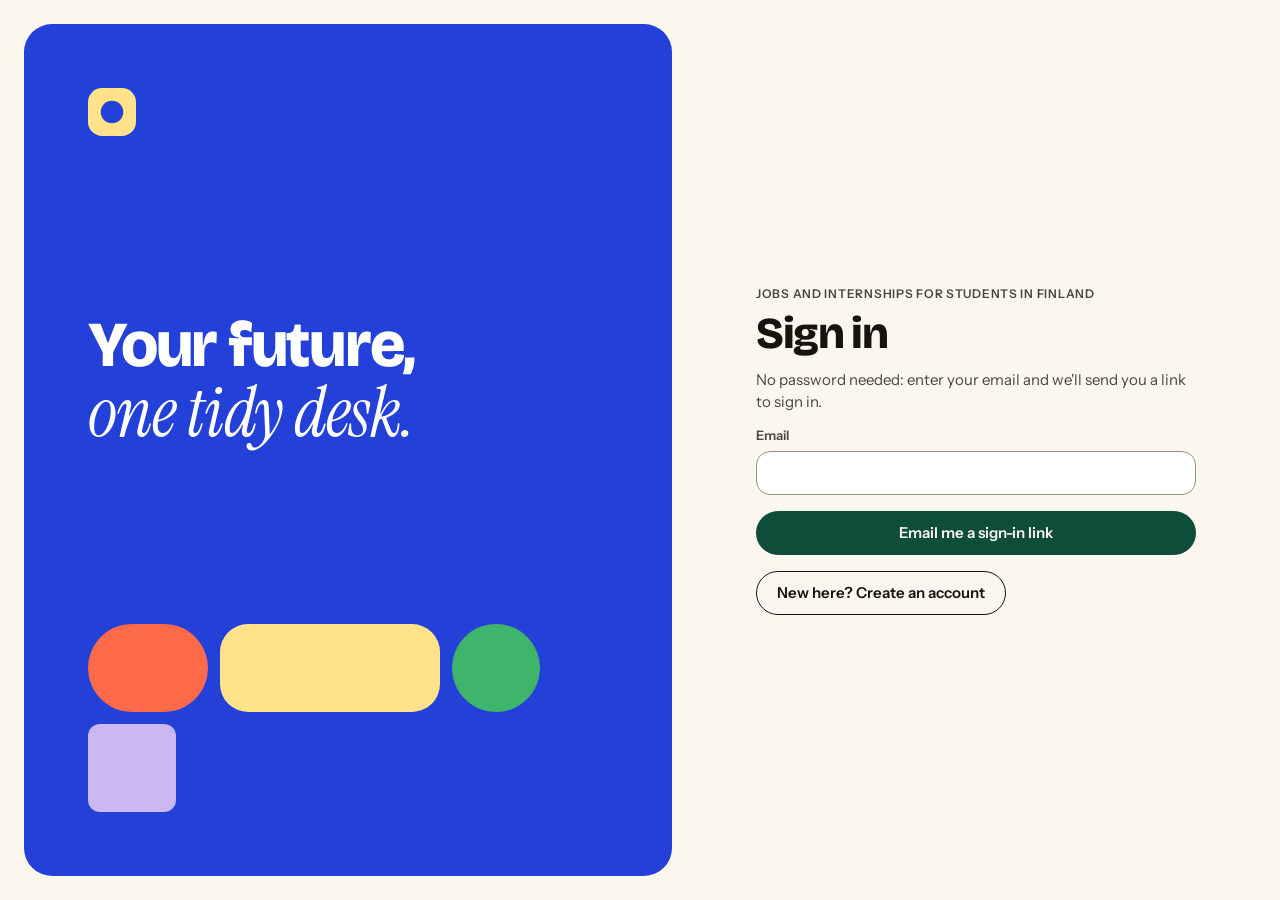
==== commit 99b86657: "Redesign step 1: Tori × Muistikirja tokens, fonts and six-section navigation - New colour, spacing a" ====
--- a/static/index.html
+++ b/static/index.html
@@ -2,22 +2,28 @@
 <html lang="en">
 <head>
   <meta charset="utf-8">
-  <meta name="viewport" content="width=device-width, initial-scale=1">
+  <meta name="viewport" content="width=device-width, initial-scale=1, viewport-fit=cover">
   <meta name="robots" content="noindex">
   <title>JobDesk</title>
-  <meta name="theme-color" content="#0f62fe">
+  <meta name="theme-color" content="#FBF7EF" media="(prefers-color-scheme: light)">
+  <meta name="theme-color" content="#12110D" media="(prefers-color-scheme: dark)">
   <link rel="icon" href="/static/favicon.svg" sizes="any" type="image/svg+xml">
   <link rel="preconnect" href="https://fonts.googleapis.com">
   <link rel="preconnect" href="https://fonts.gstatic.com" crossorigin>
-  <link rel="stylesheet" href="https://fonts.googleapis.com/css2?family=IBM+Plex+Mono:wght@400;600&family=IBM+Plex+Sans:wght@300;400;600&display=swap">
+  <link rel="stylesheet" href="https://fonts.googleapis.com/css2?family=Bricolage+Grotesque:opsz,wght@12..96,500;12..96,700;12..96,800&family=Instrument+Sans:ital,wght@0,400;0,500;0,600;1,400&family=Instrument+Serif:ital@0;1&display=swap">
   <link rel="stylesheet" href="/static/style.css">
 </head>
 <body>
   <a class="skip-link" href="#page">Skip to content</a>
   <header class="top">
-    <a class="brand" href="#/home">JobDesk</a>
-    <nav id="nav" aria-label="Pages"></nav>
+    <a class="brand" href="#/home" aria-label="JobDesk home">
+      <svg width="34" height="34" viewBox="0 0 34 34" aria-hidden="true"><rect width="34" height="34" rx="10" fill="#2340D8"/><circle cx="17" cy="17" r="8" fill="#FFE28A"/></svg>
+      <span>jobdesk</span>
+    </a>
+    <nav id="nav" aria-label="Sections"></nav>
+    <div id="top-actions" class="top-actions"></div>
   </header>
+  <nav id="subnav" class="subnav" aria-label="Pages in this section" hidden></nav>
   <div id="banner" class="banner" hidden></div>
   <main id="page" tabindex="-1"></main>
   <script type="module" src="/static/app.js"></script>
--- a/static/style.css
+++ b/static/style.css
@@ -1,92 +1,90 @@
-/* JobDesk: styled on an "IBM Carbon-Inspired Design System" (Claude Design).
-   IBM Plex; white theme with the Gray 100 dark theme for dark-mode systems; one blue accent;
-   0px corners (pills only for tags); depth from background layers, not shadows;
-   support colors only for status. */
+/* JobDesk: "Tori × Muistikirja" design system (Figma: JobDesk redesign).
+   Bold colour blocks for what to notice, a calm paper notebook for what to read and write.
+   Bricolage Grotesque (display), Instrument Sans (interface), Instrument Serif Italic (one word of emphasis).
+   Token names match the Figma variables' code syntax. The older names further down are aliases, so pages
+   written for the previous design keep working while they are restyled. */
 
 :root {
-  /* base scales (from the design system's tokens/colors.css) */
-  --white: #ffffff; --gray-10: #f4f4f4; --gray-10-hover: #e8e8e8; --gray-20: #e0e0e0; --gray-30: #c6c6c6;
-  --gray-50: #8d8d8d; --gray-60: #6f6f6f; --gray-70: #525252; --gray-80: #393939; --gray-80-hover: #4c4c4c;
-  --gray-90: #262626; --gray-100: #161616;
-  --blue-10: #edf5ff; --blue-20: #d0e2ff; --blue-40: #78a9ff; --blue-60: #0f62fe; --blue-60-hover: #0353e9;
-  --blue-70: #0043ce; --blue-80: #002d9c;
-  --red-60: #da1e28; --red-70: #b81921; --green-50: #24a148; --yellow-30: #f1c21b;
-
-  /* semantic (white theme) */
-  --background: var(--white);
-  --layer-01: var(--gray-10);
-  --layer-02: var(--gray-20);
-  --layer-hover: var(--gray-10-hover);
-  --text-primary: var(--gray-100);
-  --text-secondary: var(--gray-70);
-  --text-helper: var(--gray-60);
-  --text-on-color: var(--white);
-  --link: var(--blue-60);
-  --link-hover: var(--blue-70);
-  --border-subtle: var(--gray-20);
-  --border-strong: var(--gray-50);
-  --field: var(--gray-10);
-  --field-hover: var(--gray-10-hover);
-  --interactive: var(--blue-60);
-  --interactive-hover: var(--blue-60-hover);
-  --interactive-active: var(--blue-80);
-  --focus: var(--blue-60);
-  --focus-inset: var(--white);
-  --selected: var(--blue-10);
-  --shell: var(--gray-100);
-  --shell-text: var(--gray-30);
-  --shell-hover: var(--gray-90);
-
-  /* status: the same five colors on every page (tags, tracker columns, selects, insights) */
-  --status-saved: var(--gray-60);    --status-saved-bg: var(--gray-20);  --status-saved-fg: var(--gray-100);
-  --status-applied: var(--blue-60);  --status-applied-bg: #d0e2ff;       --status-applied-fg: #0043ce;
-  --status-interview: #b28600;       --status-interview-bg: #fcf4d6;     --status-interview-fg: #684e00;
-  --status-offer: var(--green-50);   --status-offer-bg: #a7f0ba;         --status-offer-fg: #0e6027;
-  --status-rejected: var(--red-60);  --status-rejected-bg: #ffd7d9;      --status-rejected-fg: #a2191f;
-  --error: var(--red-60);  --error-bg: #fff1f1;
-  --success-bg: #defbe6;   --success-fg: #0e6027;
-  --warning-bg: #fcf4d6;   --warning-fg: #684e00;  --warning-border: var(--yellow-30);
-  --info-bg: var(--blue-10);
-
-  --font-sans: "IBM Plex Sans", "Helvetica Neue", Arial, sans-serif;
-  --font-mono: "IBM Plex Mono", Menlo, Courier, monospace;
-  --shadow-raised: 0 2px 6px rgba(0, 0, 0, .3);
-  --focus-ring: 0 0 0 2px var(--focus), 0 0 0 3px var(--focus-inset);
-  --motion: 110ms cubic-bezier(.2, 0, .38, .9);
+  /* primitives */
+  --paper-50: #FBF7EF; --paper-100: #F3ECDD; --paper-200: #E4DACA; --paper-400: #A39C8C; --white: #FFFFFF;
+  --ink-900: #16140F; --ink-700: #4A463D; --ink-500: #6E685B;
+  --forest-900: #0E4D3A; --forest-500: #3FB56B; --forest-300: #7FD69F; --forest-100: #D8F0DF; --forest-950: #15372B;
+  --cobalt-600: #2340D8; --cobalt-300: #9DB0FF; --cobalt-100: #E3E8FC; --cobalt-950: #1A2147;
+  --coral-500: #FF6B4A; --coral-700: #B3321E; --coral-800: #8F2A14; --coral-300: #FF9A7E; --coral-100: #FFE3DB; --coral-950: #3D1A12;
+  --butter-300: #FFE28A; --butter-100: #FFF4CC;
+  --lilac-300: #CBB8F0; --lilac-100: #EFE8FB; --lilac-950: #2B2440;
+  --night-950: #12110D; --night-900: #1C1A15; --night-800: #2A2720; --night-700: #3A362D;
+
+  /* semantic colour (light) */
+  --bg-canvas: var(--paper-50); --bg-surface: var(--white); --bg-sunken: var(--paper-100); --bg-inverse: var(--ink-900);
+  --text-primary: var(--ink-900); --text-secondary: var(--ink-700); --text-muted: var(--ink-500);
+  --text-inverse: var(--paper-50); --text-on-cobalt: var(--white); --text-on-block: var(--ink-900); --text-on-deep: var(--paper-50);
+  --text-danger: var(--coral-700);
+  --border-subtle: var(--paper-200); --border-strong: var(--ink-900); --border-input: #9A9384;
+  --action-primary: var(--forest-900); --action-primary-hover: #0A3A2B; --action-primary-text: var(--paper-50);
+  --action-accent: var(--coral-500); --action-accent-hover: #F25A38; --action-accent-text: var(--ink-900);
+  --block-cobalt: var(--cobalt-600); --block-coral: var(--coral-500); --block-butter: var(--butter-300);
+  --block-lilac: var(--lilac-300); --block-forest: var(--forest-900); --block-botanical: var(--forest-500);
+  --status-saved-bg: var(--paper-100); --status-saved-fg: var(--ink-700);
+  --status-applied-bg: var(--cobalt-100); --status-applied-fg: var(--cobalt-600);
+  --status-interview-bg: var(--butter-300); --status-interview-fg: var(--ink-900);
+  --status-offer-bg: var(--forest-100); --status-offer-fg: var(--forest-900);
+  --status-rejected-bg: var(--coral-100); --status-rejected-fg: var(--coral-800);
+  --fit-strength-bg: var(--forest-100); --fit-strength-fg: var(--forest-900);
+  --fit-gap-bg: var(--coral-100); --fit-gap-fg: var(--coral-800);
+  --highlight-marker: var(--butter-300); --highlight-ai: var(--lilac-100);
+  --focus: var(--cobalt-600);
+
+  /* spacing, radius, type, motion */
+  --space-1: 4px; --space-2: 8px; --space-3: 12px; --space-4: 16px; --space-5: 24px; --space-6: 32px; --space-7: 48px; --space-8: 64px;
+  --radius-sm: 8px; --radius-md: 14px; --radius-lg: 20px; --radius-xl: 28px; --radius-full: 999px;
+  --font-sans: "Instrument Sans", "Helvetica Neue", Arial, sans-serif;
+  --font-display: "Bricolage Grotesque", "Instrument Sans", "Helvetica Neue", Arial, sans-serif;
+  --font-serif: "Instrument Serif", Georgia, serif;
+  --font-mono: ui-monospace, "SF Mono", Menlo, Consolas, monospace;
+  --shadow-raised: 0 8px 24px rgba(22, 20, 15, .12);
+  --motion: 160ms cubic-bezier(.2, 0, .2, 1);
   color-scheme: light;
-}
-
-/* Gray 100 dark theme */
+
+  /* aliases for rules written for the previous design */
+  --background: var(--bg-canvas); --layer-01: var(--bg-surface); --layer-02: var(--bg-sunken); --layer-hover: var(--bg-sunken);
+  --text-helper: var(--text-muted); --text-on-color: var(--action-primary-text);
+  --link: var(--action-primary); --link-hover: var(--text-primary);
+  --field: var(--bg-surface); --field-hover: var(--bg-surface);
+  --interactive: var(--action-primary); --interactive-hover: var(--action-primary-hover); --interactive-active: var(--action-primary-hover);
+  --focus-inset: var(--bg-canvas); --selected: var(--butter-100);
+  --status-saved: var(--ink-500); --status-applied: var(--block-cobalt); --status-interview: #C99A00;
+  --status-offer: var(--block-botanical); --status-rejected: var(--block-coral);
+  --error: var(--text-danger); --error-bg: var(--coral-100);
+  --success-bg: var(--forest-100); --success-fg: var(--forest-900);
+  --warning-bg: var(--butter-100); --warning-fg: var(--ink-900); --warning-border: var(--butter-300);
+  --info-bg: var(--cobalt-100);
+  --gray-50: var(--text-muted); --gray-80: var(--bg-inverse); --green-50: var(--block-botanical); --blue-60: var(--block-cobalt);
+  --focus-ring: 0 0 0 2px var(--focus-inset), 0 0 0 4px var(--focus);
+}
+
 @media (prefers-color-scheme: dark) {
   :root {
-    --background: var(--gray-100);
-    --layer-01: var(--gray-90);
-    --layer-02: var(--gray-80);
-    --layer-hover: #333333;
-    --text-primary: var(--gray-10);
-    --text-secondary: var(--gray-30);
-    --text-helper: #a8a8a8;
-    --link: var(--blue-40);
-    --link-hover: #a6c8ff;
-    --border-subtle: var(--gray-80);
-    --border-strong: var(--gray-60);
-    --field: var(--gray-90);
-    --field-hover: #333333;
-    --interactive: var(--blue-60);
-    --focus: var(--white);
-    --focus-inset: var(--gray-100);
-    --selected: var(--gray-80);
-    --shell: #0b0b0b;
-    --shell-hover: var(--gray-90);
-    --status-saved: var(--gray-50);    --status-saved-bg: var(--gray-70);  --status-saved-fg: var(--gray-10);
-    --status-applied: var(--blue-40);  --status-applied-bg: #0043ce;       --status-applied-fg: #d0e2ff;
-    --status-interview: var(--yellow-30); --status-interview-bg: #684e00;  --status-interview-fg: #fcf4d6;
-    --status-offer: #42be65;           --status-offer-bg: #0e6027;         --status-offer-fg: #a7f0ba;
-    --status-rejected: #fa4d56;        --status-rejected-bg: #a2191f;      --status-rejected-fg: #ffd7d9;
-    --error: #fa4d56;  --error-bg: #3a1214;
-    --success-bg: #0e2a17; --success-fg: #a7f0ba;
-    --warning-bg: #2f2507; --warning-fg: #fcf4d6;
-    --info-bg: #001d6c;
+    --bg-canvas: var(--night-950); --bg-surface: var(--night-900); --bg-sunken: var(--night-800); --bg-inverse: var(--paper-50);
+    --text-primary: var(--paper-50); --text-secondary: var(--paper-200); --text-muted: var(--paper-400);
+    --text-inverse: var(--ink-900); --text-danger: var(--coral-300);
+    --border-subtle: var(--night-700); --border-strong: var(--paper-50); --border-input: #6F6A5E;
+    --action-primary: var(--forest-500); --action-primary-hover: var(--forest-300); --action-primary-text: var(--ink-900);
+    --block-forest: var(--forest-950);
+    --status-saved-bg: var(--night-800); --status-saved-fg: var(--paper-200);
+    --status-applied-bg: var(--cobalt-950); --status-applied-fg: var(--cobalt-300);
+    --status-offer-bg: var(--forest-950); --status-offer-fg: var(--forest-300);
+    --status-rejected-bg: var(--coral-950); --status-rejected-fg: var(--coral-300);
+    --fit-strength-bg: var(--forest-950); --fit-strength-fg: var(--forest-300);
+    --fit-gap-bg: var(--coral-950); --fit-gap-fg: var(--coral-300);
+    --highlight-ai: var(--lilac-950);
+    --focus: var(--cobalt-300);
+    --link-hover: var(--forest-300);
+    --selected: var(--night-800);
+    --error-bg: var(--coral-950); --success-bg: var(--forest-950); --success-fg: var(--forest-300);
+    --warning-bg: #3A3216; --warning-fg: var(--butter-100); --info-bg: var(--cobalt-950);
+    --status-saved: var(--paper-400); --status-interview: var(--butter-300);
+    --shadow-raised: 0 8px 24px rgba(0, 0, 0, .5);
     color-scheme: dark;
   }
 }
@@ -95,93 +93,143 @@
 * { box-sizing: border-box; }
 html { -webkit-text-size-adjust: 100%; }
 body {
-  margin: 0; font-family: var(--font-sans); font-size: .875rem; line-height: 1.43; letter-spacing: .16px;
-  background: var(--background); color: var(--text-primary);
-}
-a { color: var(--link); text-decoration: none; }
-a:hover { color: var(--link-hover); text-decoration: underline; }
-:focus-visible { outline: none; box-shadow: var(--focus-ring); }
+  margin: 0; font-family: var(--font-sans); font-size: .9375rem; line-height: 1.5; letter-spacing: 0;
+  background: var(--bg-canvas); color: var(--text-primary);
+}
+a { color: var(--link); text-decoration: underline; text-decoration-thickness: 1px; text-underline-offset: 3px; text-decoration-color: color-mix(in srgb, currentColor 40%, transparent); }
+a:hover { color: var(--link-hover); text-decoration-color: currentColor; }
+:focus-visible { outline: 2px solid var(--focus); outline-offset: 2px; }
 @media (forced-colors: active) {
-  :focus-visible { outline: 2px solid CanvasText; outline-offset: 2px; box-shadow: none; }
+  :focus-visible { outline: 2px solid CanvasText; outline-offset: 2px; }
 }
 .skip-link {
-  position: fixed; z-index: 20; inset-block-start: 8px; inset-inline-start: 8px;
-  transform: translateY(calc(-100% - 8px)); padding: 12px 16px;
-  background: var(--interactive); color: var(--text-on-color);
-}
-.skip-link:focus { transform: translateY(0); color: var(--text-on-color); }
-h1 { font-size: 2rem; line-height: 1.25; font-weight: 300; letter-spacing: 0; margin: 0 0 8px; }
-h2 { font-size: 1.25rem; line-height: 1.4; font-weight: 600; letter-spacing: 0; margin: 32px 0 12px; }
+  position: fixed; z-index: 30; inset-block-start: 8px; inset-inline-start: 8px;
+  transform: translateY(calc(-100% - 16px)); padding: 12px 18px; border-radius: var(--radius-full);
+  background: var(--bg-inverse); color: var(--text-inverse); text-decoration: none;
+}
+.skip-link:focus { transform: translateY(0); color: var(--text-inverse); }
+h1 { font-family: var(--font-display); font-size: clamp(2rem, 1.4rem + 2.2vw, 2.75rem); line-height: 1.04; font-weight: 800; letter-spacing: -.03em; margin: 0 0 12px; }
+h2 { font-family: var(--font-display); font-size: 1.5rem; line-height: 1.15; font-weight: 700; letter-spacing: -.02em; margin: 40px 0 14px; }
+h3 { font-size: 1.1875rem; line-height: 1.3; font-weight: 600; }
+.serif { font-family: var(--font-serif); font-style: italic; font-weight: 400; letter-spacing: 0; }
 p { margin: 0 0 12px; }
 .muted { color: var(--text-secondary); }
-.small { font-size: .75rem; line-height: 1.33; letter-spacing: .32px; }
+.small { font-size: .8125rem; line-height: 1.4; }
 .nowrap { white-space: nowrap; }
-.score { font-weight: 600; font-family: var(--font-mono); }
-.overdue { color: var(--error); font-weight: 600; }
+.score { font-family: var(--font-display); font-weight: 800; }
+.overdue { color: var(--text-danger); font-weight: 600; }
 .empty { padding: 32px 16px; color: var(--text-secondary); text-align: center; }
-
-/* ------------------------------------------------------------------ UI shell (masthead) */
+.eyebrow, .overline { margin: 0 0 8px; font-size: .75rem; font-weight: 600; letter-spacing: .06em; text-transform: uppercase; color: var(--text-secondary); }
+
+/* ------------------------------------------------------------------ app header: wordmark, pill navigation, add + profile */
 .top {
-  position: sticky; top: 0; z-index: 10; display: flex; align-items: stretch; flex-wrap: wrap;
-  min-height: 48px; background: var(--shell); color: var(--white); border-bottom: 1px solid #393939;
+  position: sticky; top: 0; z-index: 10; display: flex; align-items: center; justify-content: space-between; gap: 16px 24px;
+  padding: 16px 48px; background: color-mix(in srgb, var(--bg-canvas) 94%, transparent);
 }
 .brand {
-  display: flex; align-items: center; padding: 0 32px 0 16px; color: var(--white); font-weight: 600;
-  font-size: .875rem; letter-spacing: .1px; border-right: 1px solid #393939;
-}
-.brand:hover { color: var(--white); text-decoration: none; background: var(--shell-hover); }
-nav { display: flex; flex-wrap: wrap; }
-nav a {
-  display: flex; align-items: center; height: 48px; padding: 0 16px; color: var(--shell-text);
-  border-bottom: 3px solid transparent; border-top: 3px solid transparent; transition: background var(--motion), color var(--motion);
-}
-nav a:hover { background: var(--shell-hover); color: var(--white); text-decoration: none; }
-nav a[aria-current="page"] { color: var(--white); border-bottom-color: var(--blue-60); background: var(--shell-hover); font-weight: 600; }
-main { max-width: 1584px; margin: 0 auto; padding: 32px 32px 64px; }
+  display: inline-flex; align-items: center; gap: 10px; color: var(--text-primary); text-decoration: none;
+  font-family: var(--font-display); font-weight: 800; font-size: 1.5rem; letter-spacing: -.02em;
+}
+.brand:hover { color: var(--text-primary); }
+.brand svg { flex: none; }
+#nav {
+  display: flex; gap: 4px; padding: 5px; border: 1.5px solid var(--border-strong); border-radius: var(--radius-full);
+  background: var(--bg-surface);
+}
+#nav a {
+  display: inline-flex; align-items: center; gap: 8px; min-height: 40px; padding: 0 18px; border-radius: var(--radius-full);
+  color: var(--text-primary); font-weight: 500; text-decoration: none; white-space: nowrap;
+  transition: background var(--motion), color var(--motion);
+}
+#nav a:hover { background: var(--bg-sunken); }
+#nav a[aria-current="page"] { background: var(--bg-inverse); color: var(--text-inverse); font-weight: 600; }
+#nav a svg { display: none; }
+.top-actions { display: flex; align-items: center; gap: 12px; }
+.top-actions:empty { display: none; }
+.avatar {
+  display: inline-grid; place-items: center; width: 46px; height: 46px; border-radius: 50%;
+  background: var(--block-lilac); color: var(--text-on-block); font-weight: 700; text-decoration: none;
+}
+.avatar:hover { color: var(--text-on-block); outline: 2px solid var(--border-strong); outline-offset: 2px; }
+.avatar[aria-current="page"] { outline: 2px solid var(--border-strong); outline-offset: 2px; }
+.subnav { display: flex; flex-wrap: wrap; gap: 8px; max-width: 1440px; margin: 0 auto; padding: 4px 48px 0; }
+.subnav a {
+  display: inline-flex; align-items: center; min-height: 40px; padding: 0 16px; border-radius: var(--radius-full);
+  border: 1.5px solid var(--border-strong); color: var(--text-primary); font-weight: 500; text-decoration: none;
+}
+.subnav a:hover { background: var(--bg-sunken); }
+.subnav a[aria-current="page"] { background: var(--bg-inverse); color: var(--text-inverse); }
+main { max-width: 1440px; margin: 0 auto; padding: 28px 48px 72px; }
 main:focus { outline: none; }
-@media (max-width: 672px) { main { padding: 24px 16px 48px; } .brand { padding-right: 16px; } nav a { padding: 0 12px; } }
+
+/* phone: the pill navigation becomes a bottom tab bar with icons */
+@media (max-width: 760px) {
+  .top { padding: 12px 16px; }
+  .brand span { display: none; }
+  #nav {
+    position: fixed; z-index: 20; inset: auto 0 0 0; justify-content: space-around; gap: 0; padding: 6px 8px calc(8px + env(safe-area-inset-bottom));
+    border: 0; border-top: 1.5px solid var(--border-strong); border-radius: 0;
+  }
+  #nav a { flex: 1 1 0; flex-direction: column; gap: 2px; min-height: 54px; padding: 4px 2px; border-radius: var(--radius-md); font-size: .75rem; color: var(--text-muted); }
+  #nav a svg { display: block; }
+  #nav a[aria-current="page"] { background: none; color: var(--text-primary); }
+  #nav a[aria-current="page"] svg { stroke-width: 2.3; }
+  #nav a span[data-short] { font-size: 0; }
+  #nav a span[data-short]::after { content: attr(data-short); font-size: .75rem; }
+  .top-actions .btn.accent { display: none; }
+  .subnav { padding: 0 16px; }
+  main { padding: 16px 16px 112px; }
+}
 
 /* ------------------------------------------------------------------ notifications */
-.banner { margin: 0; padding: 12px 16px; background: var(--warning-bg); color: var(--warning-fg); border-bottom: 1px solid var(--warning-border); }
-.msg { padding: 12px 16px; background: var(--success-bg); color: var(--success-fg); border-top: 3px solid var(--green-50); }
-.msg.err { background: var(--error-bg); color: var(--text-primary); border-top-color: var(--error); }
+.banner { margin: 0; padding: 12px 48px; background: var(--warning-bg); color: var(--warning-fg); }
+.msg { padding: 12px 16px; border-radius: var(--radius-md); background: var(--success-bg); color: var(--success-fg); }
+.msg.err { background: var(--error-bg); color: var(--text-primary); }
+.msg.err::before { content: ""; }
 .msg ul { margin: 6px 0 0; padding-left: 20px; }
 
-/* ------------------------------------------------------------------ buttons (rectangular, asymmetric padding) */
+/* ------------------------------------------------------------------ buttons: pills */
 button, .btn {
-  font: inherit; font-weight: 400; letter-spacing: .16px; display: inline-flex; align-items: center;
-  min-height: 40px; padding: 0 48px 0 16px; border: 1px solid transparent; border-radius: 0;
-  background: var(--interactive); color: var(--text-on-color); cursor: pointer; text-decoration: none;
-  transition: background var(--motion), border-color var(--motion), color var(--motion);
-}
-button:hover, .btn:hover { background: var(--interactive-hover); color: var(--text-on-color); text-decoration: none; }
-button:active, .btn:active { background: var(--interactive-active); }
-button.secondary, .btn.secondary { background: transparent; color: var(--link); border-color: var(--interactive); }
-button.secondary:hover, .btn.secondary:hover { background: var(--interactive-hover); color: var(--text-on-color); }
-button.danger.secondary { color: var(--error); border-color: var(--error); }
-button.danger.secondary:hover { background: var(--error); color: var(--white); }
-button.small { min-height: 32px; padding: 0 16px; font-size: .875rem; }
-button:disabled { background: var(--layer-02); color: var(--text-helper); border-color: transparent; cursor: not-allowed; }
+  font: inherit; font-weight: 600; display: inline-flex; align-items: center; justify-content: center; gap: 8px;
+  min-height: 44px; padding: 0 20px; border: 1.5px solid transparent; border-radius: var(--radius-full);
+  background: var(--action-primary); color: var(--action-primary-text); cursor: pointer; text-decoration: none;
+  transition: background var(--motion), border-color var(--motion), color var(--motion), transform var(--motion);
+}
+button:hover, .btn:hover { background: var(--action-primary-hover); color: var(--action-primary-text); text-decoration: none; }
+button:active, .btn:active { transform: translateY(1px); }
+button.secondary, .btn.secondary { background: transparent; color: var(--text-primary); border-color: var(--border-strong); }
+button.secondary:hover, .btn.secondary:hover { background: var(--bg-sunken); color: var(--text-primary); }
+button.accent, .btn.accent { background: var(--action-accent); color: var(--action-accent-text); }
+button.accent:hover, .btn.accent:hover { background: var(--action-accent-hover); color: var(--action-accent-text); }
+button.danger.secondary { color: var(--text-danger); border-color: var(--text-danger); }
+button.danger.secondary:hover { background: var(--error-bg); color: var(--text-danger); }
+button.small, .btn.small { min-height: 36px; padding: 0 14px; font-size: .875rem; }
+button:disabled, button:disabled:hover { background: var(--bg-sunken); color: var(--text-muted); border-color: transparent; cursor: not-allowed; transform: none; }
 button.link {
-  min-height: 0; padding: 0; background: none; border: 0; color: var(--link); font-size: inherit;
-}
-button.link:hover { background: none; color: var(--link-hover); text-decoration: underline; }
-
-/* ------------------------------------------------------------------ fields (filled, bottom border only) */
+  min-height: 0; padding: 0; background: none; border: 0; border-radius: 0; color: var(--link); font-size: inherit; font-weight: 500;
+  text-decoration: underline; text-underline-offset: 3px;
+}
+button.link:hover { background: none; color: var(--link-hover); }
+
+/* ------------------------------------------------------------------ fields: rounded, quiet border */
 input, select, textarea {
-  font: inherit; letter-spacing: .16px; min-height: 40px; padding: 0 16px; border: 0; border-radius: 0;
-  border-bottom: 1px solid var(--border-strong); background: var(--field); color: var(--text-primary);
-  transition: background var(--motion), border-color var(--motion);
+  font: inherit; min-height: 44px; padding: 0 14px; border: 1.5px solid var(--border-input); border-radius: var(--radius-md);
+  background: var(--bg-surface); color: var(--text-primary);
+  transition: border-color var(--motion), box-shadow var(--motion);
 }
 select { padding-right: 32px; }
-textarea { width: 100%; min-height: 120px; padding: 11px 16px; line-height: 1.43; }
-input:hover, select:hover, textarea:hover { background: var(--field-hover); }
-input:focus-visible, select:focus-visible, textarea:focus-visible { box-shadow: none; outline: 2px solid var(--focus); outline-offset: -2px; }
-input[type="checkbox"] { min-height: 0; width: 16px; height: 16px; padding: 0; accent-color: var(--text-primary); }
-input[type="range"] { min-height: 0; padding: 0; background: none; border: 0; accent-color: var(--interactive); }
-label.field { display: grid; gap: 8px; align-content: end; min-width: 0; font-size: .75rem; letter-spacing: .32px; color: var(--text-secondary); font-weight: 400; }
-label.field > input, label.field > select, label.field > textarea { width: 100%; min-width: 0; font-size: .875rem; }
-label.check { display: inline-flex; gap: 8px; align-items: center; }
+textarea { width: 100%; min-height: 120px; padding: 12px 14px; line-height: 1.5; }
+input:hover, select:hover, textarea:hover { border-color: var(--text-muted); }
+input:focus-visible, select:focus-visible, textarea:focus-visible { outline: 2px solid var(--focus); outline-offset: 1px; border-color: var(--border-strong); }
+input::placeholder, textarea::placeholder { color: var(--text-muted); }
+input[type="checkbox"] { min-height: 0; width: 18px; height: 18px; padding: 0; accent-color: var(--action-primary); }
+input[type="range"] { min-height: 0; padding: 0; background: none; border: 0; accent-color: var(--action-primary); }
+label.field { display: grid; gap: 6px; align-content: end; min-width: 0; font-size: .8125rem; color: var(--text-secondary); font-weight: 600; }
+label.field > input, label.field > select, label.field > textarea { width: 100%; min-width: 0; font-size: .9375rem; font-weight: 400; }
+label.check { display: inline-flex; gap: 8px; align-items: center; margin-right: 16px; min-height: 32px; }
+fieldset { margin: 0; padding: 12px 16px 14px; border: 1px solid var(--border-subtle); border-radius: var(--radius-md); min-width: 0; }
+legend { padding: 0 6px; font-weight: 600; font-size: .8125rem; color: var(--text-secondary); }
+fieldset.segmented { padding: 4px; border: 1.5px solid var(--border-strong); border-radius: var(--radius-full); }
 
 /* ------------------------------------------------------------------ forestry news */
 .news-intro { max-width: 76ch; }
@@ -191,64 +239,69 @@
 .news-search input { width: 100%; }
 .news-list { display: grid; gap: 12px; }
 .news-card { display: grid; gap: 10px; }
-.news-card.is-read { border-left: 3px solid var(--border-subtle); }
+.news-card.is-read { opacity: .72; }
 .news-card-meta, .news-topics { display: flex; flex-wrap: wrap; align-items: center; gap: 4px 8px; }
-.news-card h2 { margin: 0; font-size: 1.125rem; line-height: 1.35; }
+.news-card h2 { margin: 0; font-size: 1.25rem; line-height: 1.3; }
 .news-byline, .news-summary, .news-context, .news-career-angle { margin: 0; }
 .news-summary { max-width: 90ch; line-height: 1.55; }
-.news-context { padding-left: 12px; border-left: 2px solid var(--interactive); color: var(--text-secondary); }
+.news-context { padding: 10px 14px; border-radius: var(--radius-md); background: var(--bg-sunken); color: var(--text-secondary); }
 .news-career-angle { color: var(--text-secondary); }
 .news-coverage summary { cursor: pointer; color: var(--link); }
 .news-coverage ul { margin: 8px 0; padding-left: 20px; }
 .news-coverage li { margin: 4px 0; }
 .news-actions { margin: 4px 0 0; }
 .news-open.btn.secondary, .news-action { min-height: 44px; padding: 0 16px; }
-.news-action[aria-pressed="true"] { background: var(--selected); color: var(--text-primary); }
+.news-action[aria-pressed="true"] { background: var(--bg-inverse); color: var(--text-inverse); }
 .news-source-details { margin-top: 20px; }
 .news-sources { margin: 12px 0 0; padding-left: 20px; }
 .news-sources li { margin: 8px 0; }
-.news-source-error { margin: 4px 0 0; color: var(--error); }
+.news-source-error { margin: 4px 0 0; color: var(--text-danger); }
 @media (max-width: 672px) { .news-search { grid-column: auto; } }
 
 /* ------------------------------------------------------------------ personalized weekly desk */
 .home-heading { display: flex; align-items: end; justify-content: space-between; gap: 24px; margin-bottom: 24px; }
 .home-heading h1 { margin-bottom: 4px; }
-.home-intro { max-width: 68ch; color: var(--text-secondary); font-size: 1rem; }
-.home-eyebrow { margin: 0 0 4px; color: var(--text-helper); font-size: .6875rem; font-weight: 600; letter-spacing: .8px; }
-.home-browse, .home-action { min-height: 44px; padding: 0 16px; }
+.home-intro { max-width: 68ch; color: var(--text-secondary); font-size: 1.0625rem; }
+.home-eyebrow { margin: 0 0 4px; color: var(--text-secondary); font-size: .75rem; font-weight: 600; letter-spacing: .06em; text-transform: uppercase; }
+.home-browse, .home-action { min-height: 44px; padding: 0 18px; }
 .home-preferences { margin-bottom: 20px; }
 .home-preferences > summary { min-height: 28px; }
-.home-fieldset { margin: 16px 0; padding: 12px 0 0; border: 0; border-top: 1px solid var(--border-subtle); }
+.home-fieldset { margin: 16px 0; padding: 12px 0 0; border: 0; border-top: 1px solid var(--border-subtle); border-radius: 0; }
 .home-fieldset legend { padding: 0 8px 0 0; font-weight: 600; }
 .home-check-grid { display: grid; grid-template-columns: repeat(auto-fit, minmax(min(100%, 240px), 1fr)); gap: 4px 16px; }
 .home-check { display: flex; align-items: center; gap: 10px; min-height: 44px; cursor: pointer; }
 .home-check input { flex: 0 0 20px; width: 20px; height: 20px; }
 .home-region { max-width: 360px; }
 .home-privacy { margin: 16px 0 0; }
-.home-stats { display: grid; grid-template-columns: repeat(3, minmax(0, 1fr)); gap: 12px; margin: 20px 0; }
-.home-stat { display: grid; grid-template-columns: auto 1fr; align-items: baseline; gap: 0 12px; }
-.home-stat-value { grid-row: span 2; font-family: var(--font-mono); font-size: 1.75rem; font-weight: 600; }
+.home-stats { display: grid; grid-template-columns: repeat(3, minmax(0, 1fr)); gap: 16px; margin: 20px 0; align-items: stretch; }
+.home-stats > * { margin: 0; }
+.home-stat { display: grid; grid-template-columns: auto 1fr; align-items: baseline; gap: 0 12px; border: 0; padding: 22px 24px; border-radius: var(--radius-xl); color: var(--text-on-block); }
+.home-stat:nth-child(1) { background: var(--block-coral); }
+.home-stat:nth-child(2) { background: var(--block-butter); }
+.home-stat:nth-child(3) { background: var(--block-lilac); }
+.home-stat .muted { color: var(--text-on-block); }
+.home-stat-value { grid-row: span 2; font-family: var(--font-display); font-size: 3rem; line-height: 1; font-weight: 800; letter-spacing: -.04em; }
 .home-stat > span:nth-child(2) { font-weight: 600; }
-.home-columns { display: grid; grid-template-columns: minmax(0, 1.15fr) minmax(0, .85fr); gap: 16px; align-items: start; }
-.home-section { min-width: 0; margin-bottom: 16px; }
-.home-section h2 { margin: 0; font-size: 1.25rem; }
-.home-section-heading { display: flex; justify-content: space-between; align-items: end; gap: 16px; padding-bottom: 14px; border-bottom: 1px solid var(--border-subtle); }
+.home-columns { display: grid; grid-template-columns: minmax(0, 1.15fr) minmax(0, .85fr); gap: 40px; align-items: start; }
+.home-section { min-width: 0; margin-bottom: 16px; background: none; padding: 0; border: 0; }
+.home-section h2 { margin: 0; font-size: 1.75rem; }
+.home-section-heading { display: flex; justify-content: space-between; align-items: end; gap: 16px; padding-bottom: 14px; border-bottom: 1.5px solid var(--border-strong); }
 .home-list { display: grid; }
-.home-item { display: flex; justify-content: space-between; align-items: start; gap: 16px; padding: 16px 0; border-bottom: 1px solid var(--border-subtle); }
+.home-item { display: flex; justify-content: space-between; align-items: start; gap: 16px; padding: 18px 0; border-bottom: 1px solid var(--border-subtle); }
 .home-item:last-child { border-bottom: 0; }
 .home-item-main { min-width: 0; }
-.home-item h3, .home-saved-item h3 { margin: 0 0 4px; font-size: 1rem; font-weight: 600; line-height: 1.4; overflow-wrap: anywhere; }
+.home-item h3, .home-saved-item h3 { margin: 0 0 4px; font-size: 1.125rem; font-weight: 600; line-height: 1.35; overflow-wrap: anywhere; }
 .home-item p { margin: 4px 0 0; }
 .home-summary { max-width: 78ch; color: var(--text-secondary); }
-.home-topics { color: var(--text-helper); font-size: .75rem; }
-.home-deadline { color: var(--warning-fg); font-weight: 600; }
+.home-topics { color: var(--text-muted); font-size: .8125rem; }
+.home-deadline { color: var(--text-danger); font-weight: 600; }
 .home-item-actions { flex: 0 0 auto; }
 .home-section-footer { padding-top: 12px; border-top: 1px solid var(--border-subtle); }
 .home-deadlines { margin-top: 0; }
 .home-deadline-list { display: grid; gap: 0; margin: 0; padding: 0; list-style: none; }
-.home-deadline-item { display: flex; justify-content: space-between; align-items: start; gap: 16px; padding: 12px 0; border-bottom: 1px solid var(--border-subtle); }
+.home-deadline-item { display: flex; justify-content: space-between; align-items: start; gap: 16px; padding: 14px 0; border-bottom: 1px solid var(--border-subtle); }
 .home-deadline-item p { margin: 4px 0; }
-.home-date { flex: 0 0 auto; white-space: nowrap; font-weight: 600; }
+.home-date { flex: 0 0 auto; white-space: nowrap; font-weight: 700; font-family: var(--font-display); }
 .home-plan { margin-top: 8px; }
 .home-plan > summary, .home-planner > summary { min-height: 44px; display: flex; align-items: center; cursor: pointer; color: var(--link); }
 .home-plan-form { display: grid; grid-template-columns: repeat(2, minmax(0, 1fr)); align-items: end; gap: 8px; padding: 8px 0; }
@@ -256,11 +309,11 @@
 .home-plan-form button { grid-column: 1 / -1; justify-self: start; }
 .home-planner { margin-top: 16px; border-top: 1px solid var(--border-subtle); }
 .home-planner-list { display: grid; gap: 8px; }
-.home-planner-item { padding: 12px; background: var(--background); }
+.home-planner-item { padding: 12px 14px; border-radius: var(--radius-md); background: var(--bg-sunken); }
 .home-planner-item > strong, .home-planner-item > .muted { margin-right: 10px; }
 .home-saved { margin-top: 16px; }
-.home-saved-grid { display: grid; grid-template-columns: repeat(auto-fit, minmax(min(100%, 260px), 1fr)); gap: 1px; margin-top: 12px; background: var(--border-subtle); }
-.home-saved-item { min-width: 0; padding: 16px; background: var(--background); overflow-wrap: anywhere; }
+.home-saved-grid { display: grid; grid-template-columns: repeat(auto-fit, minmax(min(100%, 260px), 1fr)); gap: 12px; margin-top: 12px; }
+.home-saved-item { min-width: 0; padding: 16px; border-radius: var(--radius-lg); background: var(--bg-surface); border: 1px solid var(--border-subtle); overflow-wrap: anywhere; }
 .home-saved-item p { margin: 8px 0; }
 .home-footnote { margin-top: 16px; }
 @media (max-width: 800px) {
@@ -277,136 +330,142 @@
 }
 
 /* ------------------------------------------------------------------ layout */
-.row { display: flex; flex-wrap: wrap; gap: 8px 16px; align-items: center; margin: 16px 0; }
+.row { display: flex; flex-wrap: wrap; gap: 8px 12px; align-items: center; margin: 16px 0; }
 .grid { display: grid; gap: 16px 24px; grid-template-columns: repeat(auto-fill, minmax(220px, 1fr)); }
 .grid > * { min-width: 0; }
-.card { background: var(--layer-01); padding: 16px; }
-details.card > summary { cursor: pointer; font-weight: 600; list-style: none; display: flex; gap: 8px; align-items: center; }
-details.card > summary::before { content: ""; width: 6px; height: 6px; border-right: 1.5px solid currentColor; border-bottom: 1.5px solid currentColor; transform: rotate(-45deg); transition: transform var(--motion); }
+.card { background: var(--bg-surface); padding: 24px; border: 1px solid var(--border-subtle); border-radius: var(--radius-lg); }
+.card + .card { margin-top: 16px; }
+.card > :first-child { margin-top: 0; }
+main > .card, main > div > .card { margin-bottom: 24px; }
+.card > :last-child { margin-bottom: 0; }
+details.card > summary { cursor: pointer; font-weight: 600; list-style: none; display: flex; gap: 10px; align-items: center; min-height: 28px; }
+details.card > summary::-webkit-details-marker { display: none; }
+details.card > summary::before { content: ""; width: 7px; height: 7px; border-right: 2px solid currentColor; border-bottom: 2px solid currentColor; transform: rotate(-45deg); transition: transform var(--motion); }
 details.card[open] > summary::before { transform: rotate(45deg); }
 details.card[open] > summary { margin-bottom: 16px; }
 
 /* ------------------------------------------------------------------ data table */
-.scroll { overflow-x: auto; background: var(--layer-01); }
-table { border-collapse: collapse; width: 100%; font-size: .875rem; }
-th, td { padding: 12px 16px; text-align: left; vertical-align: top; }
+.scroll { overflow-x: auto; background: var(--bg-surface); border: 1px solid var(--border-subtle); border-radius: var(--radius-lg); }
+table { border-collapse: collapse; width: 100%; font-size: .9375rem; }
+th, td { padding: 14px 16px; text-align: left; vertical-align: top; }
 thead th {
-  background: var(--layer-02); color: var(--text-primary); font-weight: 600; white-space: nowrap; height: 48px; vertical-align: middle;
+  background: var(--bg-sunken); color: var(--text-primary); font-weight: 600; white-space: nowrap; height: 48px; vertical-align: middle;
 }
 tbody td { border-top: 1px solid var(--border-subtle); }
 tbody tr { transition: background var(--motion); }
-tbody tr:hover { background: var(--layer-hover); }
+tbody tr:hover { background: color-mix(in srgb, var(--bg-sunken) 55%, transparent); }
 th > button.sort {
-  min-height: 0; padding: 0; font: inherit; font-weight: 600; color: inherit; background: none; border: 0;
+  min-height: 0; padding: 0; font: inherit; font-weight: 600; color: inherit; background: none; border: 0; border-radius: 0;
 }
 th > button.sort:hover { background: none; color: var(--link); }
-th[aria-sort] > button.sort { color: var(--link); }
-
-/* ------------------------------------------------------------------ tags (the one rounded element) */
+th[aria-sort] > button.sort { color: var(--text-primary); text-decoration: underline; }
+
+/* ------------------------------------------------------------------ tags: small pills */
 .tag {
-  display: inline-flex; align-items: center; min-height: 24px; margin: 0 4px 4px 0; padding: 0 8px; border-radius: 24px;
-  background: var(--layer-02); color: var(--text-primary); font-size: .75rem; letter-spacing: .32px; white-space: nowrap;
-}
-.tag.new { background: var(--status-offer-bg); color: var(--status-offer-fg); font-weight: 600; }
-.tag.bad { background: var(--status-rejected-bg); color: var(--status-rejected-fg); }
+  display: inline-flex; align-items: center; min-height: 26px; margin: 0 4px 4px 0; padding: 0 10px; border-radius: var(--radius-full);
+  background: var(--bg-sunken); color: var(--text-primary); font-size: .8125rem; font-weight: 600; white-space: nowrap;
+}
+.tag.new, .tag.strength { background: var(--fit-strength-bg); color: var(--fit-strength-fg); }
+.tag.bad, .tag.gap { background: var(--fit-gap-bg); color: var(--fit-gap-fg); }
 .tag.warn { background: var(--status-interview-bg); color: var(--status-interview-fg); }
+.tag.ai { background: var(--highlight-ai); color: var(--text-primary); }
 
 /* status everywhere: <span class="tag status" data-status="Rejected">, select[data-status], column[data-status] */
 .status[data-status="Saved"]     { --s: var(--status-saved);     --s-bg: var(--status-saved-bg);     --s-fg: var(--status-saved-fg); }
+.status[data-status="Shortlisted"] { --s: var(--block-lilac);   --s-bg: var(--highlight-ai);        --s-fg: var(--text-primary); }
 .status[data-status="Applied"]   { --s: var(--status-applied);   --s-bg: var(--status-applied-bg);   --s-fg: var(--status-applied-fg); }
 .status[data-status="Interview"] { --s: var(--status-interview); --s-bg: var(--status-interview-bg); --s-fg: var(--status-interview-fg); }
 .status[data-status="Offer"]     { --s: var(--status-offer);     --s-bg: var(--status-offer-bg);     --s-fg: var(--status-offer-fg); }
 .status[data-status="Rejected"]  { --s: var(--status-rejected);  --s-bg: var(--status-rejected-bg);  --s-fg: var(--status-rejected-fg); }
 .tag.status { background: var(--s-bg); color: var(--s-fg); }
-select.status[data-status]:not([data-status=""]) { border-bottom: 2px solid var(--s); color: var(--s-fg); background: var(--s-bg); font-weight: 600; }
-.dot { display: inline-block; width: 8px; height: 8px; border-radius: 50%; background: var(--s, var(--gray-50)); }
+select.status[data-status]:not([data-status=""]) { border-color: var(--s); color: var(--s-fg); background: var(--s-bg); font-weight: 600; }
+.dot { display: inline-block; width: 10px; height: 10px; border-radius: 50%; background: var(--s, var(--text-muted)); }
 
 /* ------------------------------------------------------------------ chips (filters, sort levels) */
 .chip {
-  display: inline-flex; gap: 6px; align-items: center; min-height: 32px; padding: 0 12px; border-radius: 24px;
-  border: 1px solid var(--border-subtle); background: var(--layer-01); color: var(--text-primary); font-size: .75rem; letter-spacing: .32px; font-weight: 400;
-}
-button.chip:hover { background: var(--layer-hover); color: var(--text-primary); }
+  display: inline-flex; gap: 6px; align-items: center; min-height: 38px; padding: 0 14px; border-radius: var(--radius-full);
+  border: 1.5px solid var(--border-strong); background: transparent; color: var(--text-primary); font-size: .875rem; font-weight: 500;
+}
+button.chip:hover { background: var(--bg-sunken); color: var(--text-primary); }
 span.chip { cursor: grab; user-select: none; }
-button.chip[aria-pressed="false"] { color: var(--text-secondary); }
-button.chip[aria-pressed="true"] { background: var(--gray-80); border-color: var(--gray-80); color: var(--white); }
-.chip-x { min-height: 0; padding: 0 2px; background: none; border: 0; color: var(--text-secondary); font-size: 1rem; line-height: 1; }
-.chip-x:hover { background: none; color: var(--error); }
+button.chip[aria-pressed="false"] { color: var(--text-primary); }
+button.chip[aria-pressed="true"] { background: var(--bg-inverse); border-color: var(--bg-inverse); color: var(--text-inverse); }
+.chip-x { min-height: 0; padding: 0 2px; background: none; border: 0; color: inherit; font-size: 1rem; line-height: 1; }
+.chip-x:hover { background: none; color: var(--text-danger); }
 
 /* ------------------------------------------------------------------ menus, code */
 details.menu { position: relative; }
 details.menu > summary { cursor: pointer; color: var(--link); }
 details.menu > ol {
-  position: absolute; z-index: 4; margin: 4px 0 0; padding: 8px 16px 8px 32px; min-width: 240px;
-  background: var(--layer-01); box-shadow: var(--shadow-raised);
+  position: absolute; z-index: 4; margin: 6px 0 0; padding: 10px 16px 10px 32px; min-width: 240px;
+  background: var(--bg-surface); border: 1px solid var(--border-subtle); border-radius: var(--radius-md); box-shadow: var(--shadow-raised);
 }
 details.menu li { padding: 4px 0; }
 pre.prompt {
-  white-space: pre-wrap; margin: 0; background: var(--layer-01); padding: 16px; font-family: var(--font-mono);
-  font-size: .8125rem; line-height: 1.5; letter-spacing: .16px;
-}
-
-/* ------------------------------------------------------------------ tracker (kanban) */
+  white-space: pre-wrap; margin: 0; background: var(--bg-sunken); padding: 16px; border-radius: var(--radius-md); font-family: var(--font-mono);
+  font-size: .8125rem; line-height: 1.5;
+}
+
+/* ------------------------------------------------------------------ tracker (board) */
 .kanban {
-  display: grid; grid-auto-flow: column; grid-auto-columns: minmax(260px, 1fr); gap: 1px;
-  overflow-x: auto; background: var(--border-subtle); border: 1px solid var(--border-subtle); align-items: stretch;
-}
-.column { background: var(--layer-01); min-height: 420px; display: flex; flex-direction: column; }
+  display: grid; grid-auto-flow: column; grid-auto-columns: minmax(260px, 1fr); gap: 16px;
+  overflow-x: auto; padding-bottom: 8px; align-items: start; scrollbar-color: var(--border-input) transparent;
+}
+.column { background: var(--bg-sunken); min-height: 420px; display: flex; flex-direction: column; border-radius: var(--radius-lg); border-top: 4px solid var(--s); }
 .column-head {
-  display: flex; align-items: center; gap: 8px; height: 48px; padding: 0 16px; margin: 0;
-  font-size: .875rem; font-weight: 600; background: var(--layer-01); border-top: 4px solid var(--s);
+  display: flex; align-items: center; gap: 8px; min-height: 52px; padding: 0 16px; margin: 0;
+  font-size: .9375rem; font-weight: 600; font-family: var(--font-sans); letter-spacing: 0; background: none; border: 0;
 }
 .column-head .count {
-  margin-left: auto; min-width: 24px; height: 24px; padding: 0 8px; border-radius: 24px; display: inline-grid; place-items: center;
-  background: var(--s-bg); color: var(--s-fg); font-size: .75rem; font-weight: 600;
-}
-.column-body { padding: 8px; display: grid; gap: 8px; align-content: start; flex: 1; transition: background var(--motion); }
-.column.over .column-body { background: var(--selected); outline: 2px dashed var(--s); outline-offset: -6px; }
-.column .empty { padding: 24px 8px; font-size: .75rem; }
-.app-card { background: var(--background); padding: 12px 16px 16px; cursor: grab; display: grid; gap: 6px; }
-.app-card:hover { background: var(--layer-hover); }
+  margin-left: auto; min-width: 0; height: auto; padding: 0; background: none; color: var(--text-primary);
+  font-family: var(--font-display); font-size: 1.375rem; font-weight: 800;
+}
+.column-body { padding: 0 12px 12px; display: grid; gap: 10px; align-content: start; flex: 1; border-radius: var(--radius-lg); transition: background var(--motion); }
+.column.over .column-body { background: var(--selected); outline: 2px dashed var(--s); outline-offset: -4px; }
+.column .empty { padding: 24px 12px; font-size: .875rem; border: 1.5px dashed var(--border-strong); border-radius: var(--radius-md); }
+.app-card { background: var(--bg-surface); border: 1px solid var(--border-subtle); border-radius: var(--radius-lg); padding: 14px 16px 16px; cursor: grab; display: grid; gap: 6px; }
+.app-card:hover { border-color: var(--border-input); }
 .app-card.dragging { opacity: .5; }
-.app-card[data-status="Rejected"] .title, .app-card[data-status="Rejected"] .title a { color: var(--text-secondary); }
-.app-card .title { font-weight: 600; font-size: .875rem; line-height: 1.29; }
-.app-card .meta { display: grid; grid-template-columns: auto 1fr; gap: 2px 12px; font-size: .75rem; letter-spacing: .32px; margin: 4px 0 0; }
+.app-card[data-status="Rejected"] { opacity: .75; }
+.app-card .title { font-weight: 600; font-size: 1.0625rem; line-height: 1.3; }
+.app-card .meta { display: grid; grid-template-columns: auto 1fr; gap: 2px 12px; font-size: .8125rem; margin: 4px 0 0; }
 .app-card .meta dt { color: var(--text-secondary); }
 .app-card .meta dd { margin: 0; min-width: 0; overflow-wrap: anywhere; }
-.app-card .next { padding: 8px 12px; background: var(--layer-01); font-size: .75rem; letter-spacing: .32px; }
-.app-card .next.overdue { background: var(--error-bg); color: var(--text-primary); box-shadow: inset 0 3px 0 var(--error); font-weight: 400; }
-.app-card .reminder { padding: 8px 12px; background: var(--warning-bg); color: var(--warning-fg); font-size: .75rem; letter-spacing: .32px; box-shadow: inset 0 3px 0 var(--warning-border); }
-.app-card .move { display: grid; gap: 4px; font-size: .75rem; color: var(--text-secondary); margin-top: 4px; }
-.app-card .move select { width: 100%; min-height: 32px; }
-.app-card details > summary { cursor: pointer; color: var(--link); font-size: .75rem; letter-spacing: .32px; margin-top: 4px; }
+.app-card .next { padding: 8px 12px; border-radius: var(--radius-sm); background: var(--bg-sunken); font-size: .875rem; }
+.app-card .next.overdue { background: var(--error-bg); color: var(--text-primary); font-weight: 600; }
+.app-card .reminder { padding: 8px 12px; border-radius: var(--radius-sm); background: var(--warning-bg); color: var(--warning-fg); font-size: .875rem; }
+.app-card .move { display: grid; gap: 4px; font-size: .8125rem; color: var(--text-secondary); margin-top: 4px; }
+.app-card .move select { width: 100%; min-height: 36px; }
+.app-card details > summary { cursor: pointer; color: var(--link); font-size: .875rem; margin-top: 4px; }
 .app-card form { display: grid; gap: 12px; margin-top: 12px; }
 .app-card input, .app-card select, .app-card textarea { width: 100%; }
 .app-card textarea { min-height: 96px; }
 .app-card form button { justify-self: start; }
 
 /* ------------------------------------------------------------------ prep page (call script, answers, print) */
-.eyebrow { margin: 0 0 8px; font-family: var(--font-mono); font-size: .75rem; letter-spacing: .32px; color: var(--text-secondary); }
 .offscreen { position: fixed; left: -9999px; top: 0; }
 label.field.narrow { max-width: 480px; }
 label.field.inline { grid-auto-flow: column; align-items: center; gap: 8px; }
 label.field.inline > select { min-height: 40px; }
 .script { margin: 0; padding: 16px 16px 16px 48px; display: grid; gap: 12px; }
-.script li::marker { font-family: var(--font-mono); color: var(--text-secondary); }
+.script li::marker { font-family: var(--font-display); font-weight: 700; color: var(--text-secondary); }
 .script p, .qa p { margin: 0; }
-.fi { font-size: 1rem; line-height: 1.5; letter-spacing: 0; }
-.en { display: block; color: var(--text-secondary); font-size: .875rem; font-weight: 400; }
-.qa { display: grid; gap: 1px; background: var(--border-subtle); border-top: 1px solid var(--border-subtle); border-bottom: 1px solid var(--border-subtle); }
-.qa-item { background: var(--layer-01); padding: 16px; display: grid; gap: 8px; break-inside: avoid; }
-.qa-item h3 { margin: 0; font-size: 1rem; line-height: 1.375; font-weight: 600; }
-.qa-item h3 .num { font-family: var(--font-mono); font-weight: 400; color: var(--text-secondary); }
-.answer { display: grid; gap: 4px; padding-left: 16px; box-shadow: inset 2px 0 0 var(--interactive); }
+.fi { font-size: 1.0625rem; line-height: 1.5; letter-spacing: 0; }
+.en { display: block; color: var(--text-secondary); font-size: .9375rem; font-weight: 400; }
+.qa { display: grid; gap: 10px; }
+.qa-item { background: var(--bg-surface); border: 1px solid var(--border-subtle); border-radius: var(--radius-lg); padding: 18px 20px; display: grid; gap: 8px; break-inside: avoid; }
+.qa-item h3 { margin: 0; font-size: 1.0625rem; line-height: 1.375; font-weight: 600; }
+.qa-item h3 .num { font-family: var(--font-display); font-weight: 700; color: var(--text-secondary); }
+.answer { display: grid; gap: 4px; padding: 12px 14px; border-radius: var(--radius-md); background: var(--highlight-ai); }
 .answer .hint { font-style: italic; }
 .answer-actions { display: flex; gap: 12px; align-items: center; margin-top: 4px; }
 .answer-form { display: grid; gap: 12px; }
 .answer-form textarea { min-height: 72px; }
 .answer-form .row { margin: 0; }
-.app-card .prep-link { font-size: .75rem; letter-spacing: .32px; }
+.app-card .prep-link { font-size: .875rem; }
 
 @media print {
-  .top, .banner, .no-print { display: none !important; }
+  .top, .subnav, .banner, .no-print { display: none !important; }
   body { background: #fff; color: #000; font-size: 11pt; }
   main { max-width: none; padding: 0; }
   h1 { font-size: 18pt; } h2 { font-size: 13pt; margin: 18pt 0 6pt; break-after: avoid; }
@@ -414,20 +473,37 @@
   .script { padding-left: 20pt; }
   .script li, .qa-item { break-inside: avoid; }
   .en, .muted, .eyebrow { color: #444; }
-  .answer { box-shadow: inset 2px 0 0 #000; }
+  .answer { background: none; border-left: 2px solid #000; }
   .tag { border: 1px solid #000; background: none !important; color: #000 !important; }
   a { color: #000; }
 }
 
-/* ------------------------------------------------------------------ multi-user accounts and private CVs */
-.login-state #page { min-height: calc(100vh - 48px); display: grid; place-items: center; }
-.login-state .top nav { display: none; }
-.auth-card { width: min(100%, 440px); padding: 32px; background: var(--layer-01); }
-.auth-card .eyebrow { color: var(--text-secondary); font-size: .75rem; letter-spacing: .08em; }
+/* ------------------------------------------------------------------ sign in: cobalt brand block beside the form */
+.login-state .top { display: none; }
+.login-state main { max-width: none; min-height: 100vh; padding: 24px; display: grid; grid-template-columns: minmax(0, 1fr) minmax(0, 560px); gap: 24px; }
+.login-art {
+  display: flex; flex-direction: column; justify-content: space-between; gap: 48px; min-height: 360px; padding: 64px;
+  border-radius: var(--radius-xl); background: var(--block-cobalt); color: var(--text-on-cobalt); overflow: hidden;
+}
+.login-art h2 { margin: 0; font-family: var(--font-display); font-size: clamp(2.5rem, 1.5rem + 3.5vw, 4rem); font-weight: 800; line-height: 1; letter-spacing: -.035em; }
+.login-art h2 .serif { display: block; font-size: 1.1em; letter-spacing: -.01em; }
+.login-shapes { display: flex; gap: 12px; flex-wrap: wrap; }
+.login-shapes span { height: 88px; width: 88px; border-radius: 28px; }
+.login-shapes span:nth-child(1) { width: 120px; border-radius: 60px; background: var(--block-coral); }
+.login-shapes span:nth-child(2) { width: 220px; background: var(--block-butter); }
+.login-shapes span:nth-child(3) { border-radius: 50%; background: var(--block-botanical); }
+.login-shapes span:nth-child(4) { border-radius: 12px; background: var(--block-lilac); }
+.auth-card { align-self: center; width: min(100%, 440px); justify-self: center; padding: 0; background: none; }
 .auth-card h1 { margin-bottom: 12px; }
 .auth-form, .account-form { display: grid; gap: 16px; }
-.auth-form button, .account-form button { justify-self: start; min-height: 44px; }
-.auth-switch { margin-top: 16px; min-height: 44px; padding: 0 16px; }
+.auth-form button { width: 100%; }
+.account-form button { justify-self: start; }
+.auth-switch { margin-top: 16px; }
+@media (max-width: 860px) {
+  .login-state main { grid-template-columns: 1fr; }
+  .login-art { min-height: 0; padding: 32px; }
+  .login-shapes { display: none; }
+}
 .account-section { margin: 20px 0; }
 .account-section h2 { margin: 0 0 16px; }
 .account-form { grid-template-columns: repeat(auto-fit, minmax(min(100%, 240px), 1fr)); align-items: end; }
@@ -438,12 +514,10 @@
 .cv-card { min-width: 0; }
 .cv-card h2 { margin: 0 0 8px; overflow-wrap: anywhere; }
 .cv-actions { gap: 8px; }
-.cv-actions button { min-height: 44px; padding: 0 16px; }
 .cv-editor { display: grid; grid-template-columns: repeat(auto-fit, minmax(min(100%, 300px), 1fr)); gap: 16px; }
 .cv-editor .cv-actions { grid-column: 1 / -1; }
 .cv-editor textarea { min-height: 132px; }
 @media (max-width: 600px) {
-  .auth-card { padding: 24px 16px; }
   .cv-actions button { flex: 1 1 100%; }
 }
 
@@ -466,23 +540,26 @@
 .study-role h2 .tag { margin-left: 8px; vertical-align: middle; }
 .study-role h3 { margin: 8px 0; }
 
-/* All / English / Finnish switch: radio buttons drawn as one segmented control */
-.segmented { display: inline-flex; flex-wrap: wrap; align-items: center; gap: 0; margin: 0; padding: 0; border: 0; }
-.segmented legend { float: left; margin-right: 8px; padding: 0; color: var(--text-secondary); }
+/* All / English / Finnish switch: radio buttons drawn as one pill segmented control */
+.segmented { display: inline-flex; flex-wrap: wrap; align-items: center; gap: 4px; margin: 0; padding: 4px; border: 1.5px solid var(--border-strong); border-radius: var(--radius-full); background: var(--bg-surface); }
+.segmented legend { float: left; margin: 0 8px 0 10px; padding: 0; color: var(--text-secondary); font-weight: 600; }
 .segmented label { position: relative; }
 .segmented input { position: absolute; opacity: 0; inset: 0; margin: 0; cursor: pointer; }
-.segmented span { display: inline-block; padding: 6px 12px; min-height: 32px; border: 1px solid var(--border-strong, currentColor);
-  margin-left: -1px; background: var(--layer-01); cursor: pointer; }
-.segmented label:first-of-type span { margin-left: 0; }
-.segmented input:checked + span { background: var(--text-primary, #161616); color: var(--background, #fff); font-weight: 600; }
+.segmented span { display: inline-flex; align-items: center; padding: 0 14px; min-height: 34px; border-radius: var(--radius-full); cursor: pointer; }
+.segmented input:checked + span { background: var(--bg-inverse); color: var(--text-inverse); font-weight: 600; }
 .segmented input:focus-visible + span { outline: 2px solid var(--focus); outline-offset: 2px; position: relative; z-index: 1; }
 @media (forced-colors: active) { .segmented input:checked + span { forced-color-adjust: none; background: Highlight; color: HighlightText; } }
 
 /* Draft page: checked sentences. The word UNSUPPORTED carries the meaning; the colour repeats it. */
-.draft-sentences > li { margin-bottom: 12px; padding: 6px 8px; }
+.draft-sentences > li { margin-bottom: 12px; padding: 8px 10px; border-radius: var(--radius-sm); }
 .draft-sentences > li.unsupported { background: var(--status-rejected-bg); color: var(--status-rejected-fg); }
-
-button.danger { background: var(--status-rejected-fg); color: #fff; }
+.draft-sentences > li.supported { background: var(--highlight-ai); }
 
 /* An element with the hidden attribute stays hidden even when a class gives it a display value */
 [hidden] { display: none !important; }
+
+/* ------------------------------------------------------------------ fit evaluation (Jobs → Shortlist) */
+tr.fit-row > td { background: var(--bg-sunken); padding: 8px 16px 16px; }
+.fit h3 { font-size: 1.0625rem; margin: 16px 0 4px; }
+.fit ul { margin: 0; padding-left: 20px; }
+.fit li { margin: 4px 0; }
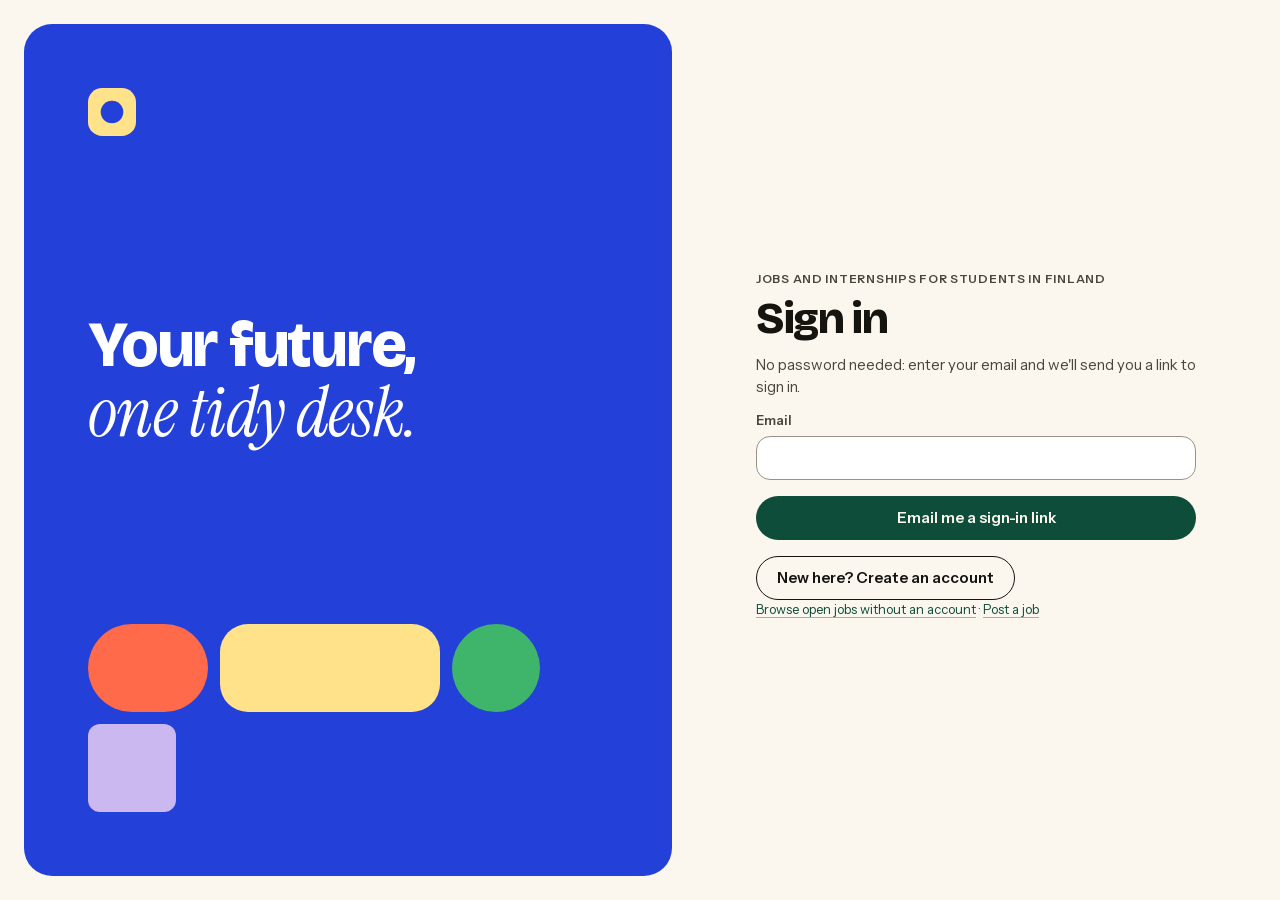
==== commit 83fc80b4: "Self-host the fonts (OFL): no third party is contacted when a page opens" ====
--- a/static/index.html
+++ b/static/index.html
@@ -8,9 +8,7 @@
   <meta name="theme-color" content="#FBF7EF" media="(prefers-color-scheme: light)">
   <meta name="theme-color" content="#12110D" media="(prefers-color-scheme: dark)">
   <link rel="icon" href="/static/favicon.svg" sizes="any" type="image/svg+xml">
-  <link rel="preconnect" href="https://fonts.googleapis.com">
-  <link rel="preconnect" href="https://fonts.gstatic.com" crossorigin>
-  <link rel="stylesheet" href="https://fonts.googleapis.com/css2?family=Bricolage+Grotesque:opsz,wght@12..96,500;12..96,700;12..96,800&family=Instrument+Sans:ital,wght@0,400;0,500;0,600;1,400&family=Instrument+Serif:ital@0;1&display=swap">
+  <link rel="stylesheet" href="/static/fonts/fonts.css">
   <link rel="stylesheet" href="/static/style.css">
 </head>
 <body>
--- a/static/fonts/fonts.css
+++ b/static/fonts/fonts.css
@@ -0,0 +1,178 @@
+/* Self-hosted copies of Bricolage Grotesque, Instrument Sans and Instrument Serif (SIL Open Font License 1.1,
+   see the OFL-*.txt files), latin and latin-ext subsets, from Google Fonts. No third party is contacted. */
+/* Bricolage Grotesque normal 500 latin-ext */
+@font-face {
+  font-family: 'Bricolage Grotesque';
+  font-style: normal;
+  font-weight: 500;
+  font-stretch: 100%;
+  font-display: swap;
+  src: url(bricolage-grotesque-normal-500-latin-ext.woff2) format('woff2');
+  unicode-range: U+0100-02BA, U+02BD-02C5, U+02C7-02CC, U+02CE-02D7, U+02DD-02FF, U+0304, U+0308, U+0329, U+1D00-1DBF, U+1E00-1E9F, U+1EF2-1EFF, U+2020, U+20A0-20AB, U+20AD-20C4, U+2113, U+2C60-2C7F, U+A720-A7FF;
+}
+/* Bricolage Grotesque normal 500 latin */
+@font-face {
+  font-family: 'Bricolage Grotesque';
+  font-style: normal;
+  font-weight: 500;
+  font-stretch: 100%;
+  font-display: swap;
+  src: url(bricolage-grotesque-normal-500-latin.woff2) format('woff2');
+  unicode-range: U+0000-00FF, U+0131, U+0152-0153, U+02BB-02BC, U+02C6, U+02DA, U+02DC, U+0304, U+0308, U+0329, U+2000-206F, U+20AC, U+2122, U+2191, U+2193, U+2212, U+2215, U+FEFF, U+FFFD;
+}
+/* Bricolage Grotesque normal 700 latin-ext */
+@font-face {
+  font-family: 'Bricolage Grotesque';
+  font-style: normal;
+  font-weight: 700;
+  font-stretch: 100%;
+  font-display: swap;
+  src: url(bricolage-grotesque-normal-500-latin-ext.woff2) format('woff2');
+  unicode-range: U+0100-02BA, U+02BD-02C5, U+02C7-02CC, U+02CE-02D7, U+02DD-02FF, U+0304, U+0308, U+0329, U+1D00-1DBF, U+1E00-1E9F, U+1EF2-1EFF, U+2020, U+20A0-20AB, U+20AD-20C4, U+2113, U+2C60-2C7F, U+A720-A7FF;
+}
+/* Bricolage Grotesque normal 700 latin */
+@font-face {
+  font-family: 'Bricolage Grotesque';
+  font-style: normal;
+  font-weight: 700;
+  font-stretch: 100%;
+  font-display: swap;
+  src: url(bricolage-grotesque-normal-500-latin.woff2) format('woff2');
+  unicode-range: U+0000-00FF, U+0131, U+0152-0153, U+02BB-02BC, U+02C6, U+02DA, U+02DC, U+0304, U+0308, U+0329, U+2000-206F, U+20AC, U+2122, U+2191, U+2193, U+2212, U+2215, U+FEFF, U+FFFD;
+}
+/* Bricolage Grotesque normal 800 latin-ext */
+@font-face {
+  font-family: 'Bricolage Grotesque';
+  font-style: normal;
+  font-weight: 800;
+  font-stretch: 100%;
+  font-display: swap;
+  src: url(bricolage-grotesque-normal-500-latin-ext.woff2) format('woff2');
+  unicode-range: U+0100-02BA, U+02BD-02C5, U+02C7-02CC, U+02CE-02D7, U+02DD-02FF, U+0304, U+0308, U+0329, U+1D00-1DBF, U+1E00-1E9F, U+1EF2-1EFF, U+2020, U+20A0-20AB, U+20AD-20C4, U+2113, U+2C60-2C7F, U+A720-A7FF;
+}
+/* Bricolage Grotesque normal 800 latin */
+@font-face {
+  font-family: 'Bricolage Grotesque';
+  font-style: normal;
+  font-weight: 800;
+  font-stretch: 100%;
+  font-display: swap;
+  src: url(bricolage-grotesque-normal-500-latin.woff2) format('woff2');
+  unicode-range: U+0000-00FF, U+0131, U+0152-0153, U+02BB-02BC, U+02C6, U+02DA, U+02DC, U+0304, U+0308, U+0329, U+2000-206F, U+20AC, U+2122, U+2191, U+2193, U+2212, U+2215, U+FEFF, U+FFFD;
+}
+/* Instrument Sans italic 400 latin-ext */
+@font-face {
+  font-family: 'Instrument Sans';
+  font-style: italic;
+  font-weight: 400;
+  font-stretch: 100%;
+  font-display: swap;
+  src: url(instrument-sans-italic-400-latin-ext.woff2) format('woff2');
+  unicode-range: U+0100-02BA, U+02BD-02C5, U+02C7-02CC, U+02CE-02D7, U+02DD-02FF, U+0304, U+0308, U+0329, U+1D00-1DBF, U+1E00-1E9F, U+1EF2-1EFF, U+2020, U+20A0-20AB, U+20AD-20C4, U+2113, U+2C60-2C7F, U+A720-A7FF;
+}
+/* Instrument Sans italic 400 latin */
+@font-face {
+  font-family: 'Instrument Sans';
+  font-style: italic;
+  font-weight: 400;
+  font-stretch: 100%;
+  font-display: swap;
+  src: url(instrument-sans-italic-400-latin.woff2) format('woff2');
+  unicode-range: U+0000-00FF, U+0131, U+0152-0153, U+02BB-02BC, U+02C6, U+02DA, U+02DC, U+0304, U+0308, U+0329, U+2000-206F, U+20AC, U+2122, U+2191, U+2193, U+2212, U+2215, U+FEFF, U+FFFD;
+}
+/* Instrument Sans normal 400 latin-ext */
+@font-face {
+  font-family: 'Instrument Sans';
+  font-style: normal;
+  font-weight: 400;
+  font-stretch: 100%;
+  font-display: swap;
+  src: url(instrument-sans-normal-400-latin-ext.woff2) format('woff2');
+  unicode-range: U+0100-02BA, U+02BD-02C5, U+02C7-02CC, U+02CE-02D7, U+02DD-02FF, U+0304, U+0308, U+0329, U+1D00-1DBF, U+1E00-1E9F, U+1EF2-1EFF, U+2020, U+20A0-20AB, U+20AD-20C4, U+2113, U+2C60-2C7F, U+A720-A7FF;
+}
+/* Instrument Sans normal 400 latin */
+@font-face {
+  font-family: 'Instrument Sans';
+  font-style: normal;
+  font-weight: 400;
+  font-stretch: 100%;
+  font-display: swap;
+  src: url(instrument-sans-normal-400-latin.woff2) format('woff2');
+  unicode-range: U+0000-00FF, U+0131, U+0152-0153, U+02BB-02BC, U+02C6, U+02DA, U+02DC, U+0304, U+0308, U+0329, U+2000-206F, U+20AC, U+2122, U+2191, U+2193, U+2212, U+2215, U+FEFF, U+FFFD;
+}
+/* Instrument Sans normal 500 latin-ext */
+@font-face {
+  font-family: 'Instrument Sans';
+  font-style: normal;
+  font-weight: 500;
+  font-stretch: 100%;
+  font-display: swap;
+  src: url(instrument-sans-normal-400-latin-ext.woff2) format('woff2');
+  unicode-range: U+0100-02BA, U+02BD-02C5, U+02C7-02CC, U+02CE-02D7, U+02DD-02FF, U+0304, U+0308, U+0329, U+1D00-1DBF, U+1E00-1E9F, U+1EF2-1EFF, U+2020, U+20A0-20AB, U+20AD-20C4, U+2113, U+2C60-2C7F, U+A720-A7FF;
+}
+/* Instrument Sans normal 500 latin */
+@font-face {
+  font-family: 'Instrument Sans';
+  font-style: normal;
+  font-weight: 500;
+  font-stretch: 100%;
+  font-display: swap;
+  src: url(instrument-sans-normal-400-latin.woff2) format('woff2');
+  unicode-range: U+0000-00FF, U+0131, U+0152-0153, U+02BB-02BC, U+02C6, U+02DA, U+02DC, U+0304, U+0308, U+0329, U+2000-206F, U+20AC, U+2122, U+2191, U+2193, U+2212, U+2215, U+FEFF, U+FFFD;
+}
+/* Instrument Sans normal 600 latin-ext */
+@font-face {
+  font-family: 'Instrument Sans';
+  font-style: normal;
+  font-weight: 600;
+  font-stretch: 100%;
+  font-display: swap;
+  src: url(instrument-sans-normal-400-latin-ext.woff2) format('woff2');
+  unicode-range: U+0100-02BA, U+02BD-02C5, U+02C7-02CC, U+02CE-02D7, U+02DD-02FF, U+0304, U+0308, U+0329, U+1D00-1DBF, U+1E00-1E9F, U+1EF2-1EFF, U+2020, U+20A0-20AB, U+20AD-20C4, U+2113, U+2C60-2C7F, U+A720-A7FF;
+}
+/* Instrument Sans normal 600 latin */
+@font-face {
+  font-family: 'Instrument Sans';
+  font-style: normal;
+  font-weight: 600;
+  font-stretch: 100%;
+  font-display: swap;
+  src: url(instrument-sans-normal-400-latin.woff2) format('woff2');
+  unicode-range: U+0000-00FF, U+0131, U+0152-0153, U+02BB-02BC, U+02C6, U+02DA, U+02DC, U+0304, U+0308, U+0329, U+2000-206F, U+20AC, U+2122, U+2191, U+2193, U+2212, U+2215, U+FEFF, U+FFFD;
+}
+/* Instrument Serif italic 400 latin-ext */
+@font-face {
+  font-family: 'Instrument Serif';
+  font-style: italic;
+  font-weight: 400;
+  font-display: swap;
+  src: url(instrument-serif-italic-400-latin-ext.woff2) format('woff2');
+  unicode-range: U+0100-02BA, U+02BD-02C5, U+02C7-02CC, U+02CE-02D7, U+02DD-02FF, U+0304, U+0308, U+0329, U+1D00-1DBF, U+1E00-1E9F, U+1EF2-1EFF, U+2020, U+20A0-20AB, U+20AD-20C4, U+2113, U+2C60-2C7F, U+A720-A7FF;
+}
+/* Instrument Serif italic 400 latin */
+@font-face {
+  font-family: 'Instrument Serif';
+  font-style: italic;
+  font-weight: 400;
+  font-display: swap;
+  src: url(instrument-serif-italic-400-latin.woff2) format('woff2');
+  unicode-range: U+0000-00FF, U+0131, U+0152-0153, U+02BB-02BC, U+02C6, U+02DA, U+02DC, U+0304, U+0308, U+0329, U+2000-206F, U+20AC, U+2122, U+2191, U+2193, U+2212, U+2215, U+FEFF, U+FFFD;
+}
+/* Instrument Serif normal 400 latin-ext */
+@font-face {
+  font-family: 'Instrument Serif';
+  font-style: normal;
+  font-weight: 400;
+  font-display: swap;
+  src: url(instrument-serif-normal-400-latin-ext.woff2) format('woff2');
+  unicode-range: U+0100-02BA, U+02BD-02C5, U+02C7-02CC, U+02CE-02D7, U+02DD-02FF, U+0304, U+0308, U+0329, U+1D00-1DBF, U+1E00-1E9F, U+1EF2-1EFF, U+2020, U+20A0-20AB, U+20AD-20C4, U+2113, U+2C60-2C7F, U+A720-A7FF;
+}
+/* Instrument Serif normal 400 latin */
+@font-face {
+  font-family: 'Instrument Serif';
+  font-style: normal;
+  font-weight: 400;
+  font-display: swap;
+  src: url(instrument-serif-normal-400-latin.woff2) format('woff2');
+  unicode-range: U+0000-00FF, U+0131, U+0152-0153, U+02BB-02BC, U+02C6, U+02DA, U+02DC, U+0304, U+0308, U+0329, U+2000-206F, U+20AC, U+2122, U+2191, U+2193, U+2212, U+2215, U+FEFF, U+FFFD;
+}
--- a/static/style.css
+++ b/static/style.css
@@ -91,7 +91,8 @@
 
 /* ------------------------------------------------------------------ base */
 * { box-sizing: border-box; }
-html { -webkit-text-size-adjust: 100%; }
+html { -webkit-text-size-adjust: 100%; scroll-padding-top: 104px; }     /* focused fields never hide under the sticky header */
+@media (max-width: 760px) { html { scroll-padding-top: 80px; scroll-padding-bottom: 96px; } }
 body {
   margin: 0; font-family: var(--font-sans); font-size: .9375rem; line-height: 1.5; letter-spacing: 0;
   background: var(--bg-canvas); color: var(--text-primary);
@@ -231,102 +232,210 @@
 legend { padding: 0 6px; font-weight: 600; font-size: .8125rem; color: var(--text-secondary); }
 fieldset.segmented { padding: 4px; border: 1.5px solid var(--border-strong); border-radius: var(--radius-full); }
 
-/* ------------------------------------------------------------------ forestry news */
-.news-intro { max-width: 76ch; }
-.news-refresh { margin: 16px 0 20px; }
-.news-filters { display: grid; grid-template-columns: repeat(auto-fit, minmax(min(100%, 180px), 1fr)); gap: 12px 16px; margin: 20px 0 8px; }
-.news-search { grid-column: span 2; }
-.news-search input { width: 100%; }
-.news-list { display: grid; gap: 12px; }
-.news-card { display: grid; gap: 10px; }
-.news-card.is-read { opacity: .72; }
-.news-card-meta, .news-topics { display: flex; flex-wrap: wrap; align-items: center; gap: 4px 8px; }
-.news-card h2 { margin: 0; font-size: 1.25rem; line-height: 1.3; }
-.news-byline, .news-summary, .news-context, .news-career-angle { margin: 0; }
-.news-summary { max-width: 90ch; line-height: 1.55; }
-.news-context { padding: 10px 14px; border-radius: var(--radius-md); background: var(--bg-sunken); color: var(--text-secondary); }
-.news-career-angle { color: var(--text-secondary); }
-.news-coverage summary { cursor: pointer; color: var(--link); }
-.news-coverage ul { margin: 8px 0; padding-left: 20px; }
-.news-coverage li { margin: 4px 0; }
-.news-actions { margin: 4px 0 0; }
-.news-open.btn.secondary, .news-action { min-height: 44px; padding: 0 16px; }
-.news-action[aria-pressed="true"] { background: var(--bg-inverse); color: var(--text-inverse); }
-.news-source-details { margin-top: 20px; }
-.news-sources { margin: 12px 0 0; padding-left: 20px; }
-.news-sources li { margin: 8px 0; }
-.news-source-error { margin: 4px 0 0; color: var(--text-danger); }
-@media (max-width: 672px) { .news-search { grid-column: auto; } }
-
-/* ------------------------------------------------------------------ personalized weekly desk */
-.home-heading { display: flex; align-items: end; justify-content: space-between; gap: 24px; margin-bottom: 24px; }
-.home-heading h1 { margin-bottom: 4px; }
-.home-intro { max-width: 68ch; color: var(--text-secondary); font-size: 1.0625rem; }
-.home-eyebrow { margin: 0 0 4px; color: var(--text-secondary); font-size: .75rem; font-weight: 600; letter-spacing: .06em; text-transform: uppercase; }
-.home-browse, .home-action { min-height: 44px; padding: 0 18px; }
-.home-preferences { margin-bottom: 20px; }
-.home-preferences > summary { min-height: 28px; }
-.home-fieldset { margin: 16px 0; padding: 12px 0 0; border: 0; border-top: 1px solid var(--border-subtle); border-radius: 0; }
-.home-fieldset legend { padding: 0 8px 0 0; font-weight: 600; }
-.home-check-grid { display: grid; grid-template-columns: repeat(auto-fit, minmax(min(100%, 240px), 1fr)); gap: 4px 16px; }
-.home-check { display: flex; align-items: center; gap: 10px; min-height: 44px; cursor: pointer; }
-.home-check input { flex: 0 0 20px; width: 20px; height: 20px; }
-.home-region { max-width: 360px; }
-.home-privacy { margin: 16px 0 0; }
-.home-stats { display: grid; grid-template-columns: repeat(3, minmax(0, 1fr)); gap: 16px; margin: 20px 0; align-items: stretch; }
-.home-stats > * { margin: 0; }
-.home-stat { display: grid; grid-template-columns: auto 1fr; align-items: baseline; gap: 0 12px; border: 0; padding: 22px 24px; border-radius: var(--radius-xl); color: var(--text-on-block); }
-.home-stat:nth-child(1) { background: var(--block-coral); }
-.home-stat:nth-child(2) { background: var(--block-butter); }
-.home-stat:nth-child(3) { background: var(--block-lilac); }
-.home-stat .muted { color: var(--text-on-block); }
-.home-stat-value { grid-row: span 2; font-family: var(--font-display); font-size: 3rem; line-height: 1; font-weight: 800; letter-spacing: -.04em; }
-.home-stat > span:nth-child(2) { font-weight: 600; }
-.home-columns { display: grid; grid-template-columns: minmax(0, 1.15fr) minmax(0, .85fr); gap: 40px; align-items: start; }
-.home-section { min-width: 0; margin-bottom: 16px; background: none; padding: 0; border: 0; }
-.home-section h2 { margin: 0; font-size: 1.75rem; }
-.home-section-heading { display: flex; justify-content: space-between; align-items: end; gap: 16px; padding-bottom: 14px; border-bottom: 1.5px solid var(--border-strong); }
-.home-list { display: grid; }
-.home-item { display: flex; justify-content: space-between; align-items: start; gap: 16px; padding: 18px 0; border-bottom: 1px solid var(--border-subtle); }
-.home-item:last-child { border-bottom: 0; }
-.home-item-main { min-width: 0; }
-.home-item h3, .home-saved-item h3 { margin: 0 0 4px; font-size: 1.125rem; font-weight: 600; line-height: 1.35; overflow-wrap: anywhere; }
-.home-item p { margin: 4px 0 0; }
-.home-summary { max-width: 78ch; color: var(--text-secondary); }
-.home-topics { color: var(--text-muted); font-size: .8125rem; }
-.home-deadline { color: var(--text-danger); font-weight: 600; }
-.home-item-actions { flex: 0 0 auto; }
-.home-section-footer { padding-top: 12px; border-top: 1px solid var(--border-subtle); }
-.home-deadlines { margin-top: 0; }
-.home-deadline-list { display: grid; gap: 0; margin: 0; padding: 0; list-style: none; }
-.home-deadline-item { display: flex; justify-content: space-between; align-items: start; gap: 16px; padding: 14px 0; border-bottom: 1px solid var(--border-subtle); }
-.home-deadline-item p { margin: 4px 0; }
-.home-date { flex: 0 0 auto; white-space: nowrap; font-weight: 700; font-family: var(--font-display); }
-.home-plan { margin-top: 8px; }
-.home-plan > summary, .home-planner > summary { min-height: 44px; display: flex; align-items: center; cursor: pointer; color: var(--link); }
-.home-plan-form { display: grid; grid-template-columns: repeat(2, minmax(0, 1fr)); align-items: end; gap: 8px; padding: 8px 0; }
-.home-plan-form .field { min-width: 0; }
-.home-plan-form button { grid-column: 1 / -1; justify-self: start; }
-.home-planner { margin-top: 16px; border-top: 1px solid var(--border-subtle); }
-.home-planner-list { display: grid; gap: 8px; }
-.home-planner-item { padding: 12px 14px; border-radius: var(--radius-md); background: var(--bg-sunken); }
-.home-planner-item > strong, .home-planner-item > .muted { margin-right: 10px; }
-.home-saved { margin-top: 16px; }
-.home-saved-grid { display: grid; grid-template-columns: repeat(auto-fit, minmax(min(100%, 260px), 1fr)); gap: 12px; margin-top: 12px; }
-.home-saved-item { min-width: 0; padding: 16px; border-radius: var(--radius-lg); background: var(--bg-surface); border: 1px solid var(--border-subtle); overflow-wrap: anywhere; }
-.home-saved-item p { margin: 8px 0; }
-.home-footnote { margin-top: 16px; }
-@media (max-width: 800px) {
-  .home-columns { grid-template-columns: 1fr; }
-  .home-heading { align-items: start; }
+/* ------------------------------------------------------------------ Home dashboard: colour blocks above, the calm list below */
+.dash { display: grid; gap: 28px; }
+.dash-top { display: grid; grid-template-columns: minmax(0, 1.5fr) minmax(0, 2fr); gap: 16px; }
+.dash-brief {
+  display: flex; flex-direction: column; justify-content: space-between; gap: 32px; min-height: 400px; padding: 40px;
+  border-radius: var(--radius-xl); background: var(--block-cobalt); color: var(--text-on-cobalt);
+}
+.dash-brief a { color: inherit; text-decoration-color: color-mix(in srgb, currentColor 60%, transparent); font-weight: 600; }
+.dash-brief .overline { color: inherit; }
+.dash-date-line { margin: 0 0 10px; font-weight: 600; }
+.dash-hello { margin: 0; font-size: clamp(3rem, 2rem + 3vw, 4.25rem); line-height: .98; letter-spacing: -.035em; }
+.dash-hello .serif { font-size: 1.08em; letter-spacing: -.01em; }
+.dash-brief ul { margin: 0; padding: 0; list-style: none; display: grid; gap: 10px; font-size: 1.0625rem; line-height: 1.45; max-width: 60ch; }
+.dash-blocks { display: grid; grid-template-columns: repeat(2, minmax(0, 1fr)); gap: 16px; }
+.dash-block {
+  display: flex; flex-direction: column; justify-content: space-between; gap: 10px; min-height: 192px; padding: 24px;
+  border-radius: var(--radius-xl); color: var(--text-on-block); text-decoration: none; transition: transform var(--motion);
+}
+.dash-block:hover { color: var(--text-on-block); transform: translateY(-2px); }
+.dash-block.coral { background: var(--block-coral); }
+.dash-block.butter { background: var(--block-butter); }
+.dash-block.lilac { background: var(--block-lilac); }
+.dash-block.forest { background: var(--block-forest); color: var(--text-on-deep); }
+.dash-block.forest:hover { color: var(--text-on-deep); }
+.dash-label { font-weight: 600; }
+.dash-number { font-family: var(--font-display); font-size: 5.5rem; font-weight: 800; line-height: .9; letter-spacing: -.04em; }
+.dash-go.lilac { background: var(--bg-surface); color: var(--text-primary); }
+.dash-go { align-self: flex-start; padding: 10px 18px; border-radius: var(--radius-full); background: var(--block-botanical); color: var(--text-on-block); font-weight: 600; }
+.dash-bars { display: flex; align-items: flex-end; gap: 8px; }
+.dash-bar { flex: 1 1 0; display: grid; justify-items: center; gap: 6px; font-size: .8125rem; font-weight: 600; }
+.dash-bar-fill { width: 100%; border-radius: 10px; background: var(--text-on-block); }
+.dash-bar.applied .dash-bar-fill { background: var(--cobalt-600); }
+.dash-bar.interview .dash-bar-fill { background: var(--coral-500); }
+.dash-quick {
+  display: flex; gap: 12px; align-items: center; padding: 8px 8px 8px 20px;
+  border: 1.5px solid var(--border-strong); border-radius: var(--radius-lg); background: var(--bg-surface);
+}
+.dash-quick:focus-within { outline: 2px solid var(--focus); outline-offset: 2px; }
+.dash-quick input { flex: 1 1 auto; min-width: 0; border: 0; padding: 0; font-size: 1.0625rem; background: transparent; }
+.dash-quick input:focus-visible { outline: none; }
+.dash-lower { display: grid; grid-template-columns: minmax(0, 1fr) 380px; gap: 48px; align-items: start; }
+.dash-heading { display: flex; justify-content: space-between; align-items: baseline; gap: 16px; padding-bottom: 14px; border-bottom: 1.5px solid var(--border-strong); }
+.dash-heading h2 { margin: 0; font-size: 1.875rem; }
+.dash-heading a { font-weight: 600; }
+.dash-job { display: grid; grid-template-columns: 76px minmax(0, 1fr) auto; gap: 22px; align-items: center; padding: 20px 0; border-bottom: 1.5px solid var(--border-strong); }
+.dash-job h3 { margin: 0 0 4px; }
+.dash-job h3 a { color: var(--text-primary); text-decoration: none; }
+.dash-job h3 a:hover { text-decoration: underline; }
+.dash-job p { margin: 0; }
+.dash-tags { margin-top: 8px !important; }
+.dash-actions { display: flex; gap: 8px; align-items: center; flex-wrap: wrap; justify-content: flex-end; }
+.dash-actions .tag { margin: 0; }
+.fit-ring { display: grid; place-items: center; width: 76px; height: 76px; border-radius: 50%; background: var(--block-coral); }
+.fit-ring.high { background: var(--block-botanical); }
+.fit-ring.mid { background: var(--block-butter); }
+.fit-ring > span { display: grid; place-items: center; width: 58px; height: 58px; border-radius: 50%; background: var(--bg-canvas); font-family: var(--font-display); font-weight: 800; font-size: 1.375rem; }
+.dash-dates { margin: 0; padding: 0; list-style: none; }
+.dash-date { display: grid; grid-template-columns: 64px minmax(0, 1fr); gap: 16px; align-items: center; padding: 14px 0; border-bottom: 1.5px solid var(--border-strong); }
+.dash-date strong { display: block; }
+.dash-tile { display: grid; place-items: center; align-content: center; width: 64px; height: 64px; border-radius: var(--radius-md); background: var(--block-lilac); color: var(--text-on-block); }
+.dash-tile span { font-size: .75rem; font-weight: 600; text-transform: uppercase; letter-spacing: .06em; }
+.dash-tile strong { font-family: var(--font-display); font-size: 1.625rem; line-height: 1; font-weight: 800; }
+.dash-date.deadline .dash-tile { background: var(--block-coral); }
+.dash-date.interview .dash-tile { background: var(--block-cobalt); color: var(--text-on-cobalt); }
+.dash-date.step .dash-tile { background: var(--block-butter); }
+.dash-empty { padding: 24px 0; color: var(--text-secondary); }
+@media (max-width: 1100px) {
+  .dash-top { grid-template-columns: 1fr; }
+  .dash-brief { min-height: 0; }
+  .dash-lower { grid-template-columns: 1fr; }
 }
 @media (max-width: 600px) {
-  .home-heading { flex-direction: column; align-items: stretch; }
-  .home-browse { align-self: start; }
-  .home-stats { grid-template-columns: 1fr; }
-  .home-item, .home-deadline-item { flex-direction: column; }
-  .home-plan-form { grid-template-columns: minmax(0, 1fr); }
-  .home-plan-form button { grid-column: auto; }
+  .dash-brief { padding: 24px; gap: 20px; }
+  .dash-blocks { gap: 12px; }
+  .dash-block { min-height: 150px; padding: 18px; }
+  .dash-number { font-size: 3.5rem; }
+  .dash-block.forest, .dash-block.lilac { grid-column: span 1; }
+  .dash-job { grid-template-columns: 56px minmax(0, 1fr); gap: 14px; }
+  .dash-job .fit-ring { width: 56px; height: 56px; }
+  .dash-job .fit-ring > span { width: 42px; height: 42px; font-size: 1.0625rem; }
+  .dash-actions { grid-column: 1 / -1; justify-content: flex-start; }
+  .dash-quick { padding-left: 14px; }
+}
+
+/* ------------------------------------------------------------------ page heading (title left, status right) */
+.page-head { display: flex; justify-content: space-between; align-items: flex-end; gap: 16px 32px; flex-wrap: wrap; margin-bottom: 20px; }
+.page-head h1 { margin-bottom: 8px; }
+.page-head p { margin: 0; max-width: 70ch; }
+.page-head-side { display: flex; gap: 12px; align-items: center; }
+.empty-state { padding: 40px 24px; text-align: center; border: 1.5px dashed var(--border-strong); border-radius: var(--radius-lg); }
+.empty-state p { margin: 0 0 6px; color: var(--text-secondary); }
+.empty-state .empty-title { font-family: var(--font-serif); font-style: italic; font-size: 1.75rem; color: var(--text-primary); }
+
+/* ------------------------------------------------------------------ jobs: filters and rows (Discover → Jobs, My jobs → Saved jobs) */
+.add-job-bar { display: flex; gap: 12px; align-items: center; padding: 6px 6px 6px 16px; margin: 4px 0 12px;
+  border: 1.5px solid var(--border-strong); border-radius: var(--radius-lg); background: var(--bg-canvas); }
+.add-job-bar:focus-within { outline: 2px solid var(--focus); outline-offset: 2px; }
+.add-job-bar input { border: 0; padding: 0; background: transparent; font-size: 1.0625rem; }
+.add-job-bar input:focus-visible { outline: none; }
+.add-job-bar button, .dash-quick button { flex: none; white-space: nowrap; }
+.job-summary { display: flex; flex-wrap: wrap; gap: 4px; margin: 8px 0 4px; }
+.job-filters .row { align-items: end; gap: 12px 16px; }
+.job-filters label.field { min-width: 160px; }
+.job-filters .match-filter { min-width: 200px; }
+.job-filters .match-filter input { min-height: 44px; }
+.job-filters label.check { min-height: 44px; }
+.chip-row { margin: 10px 0; gap: 8px; }
+.chip-label { margin-right: 4px; font-size: .8125rem; font-weight: 600; color: var(--text-secondary); }
+.job-count { margin: 18px 0 0; padding-bottom: 12px; border-bottom: 1.5px solid var(--border-strong); }
+.job-list { display: grid; }
+.job-card {
+  display: grid; grid-template-columns: 76px minmax(0, 1fr) auto; gap: 8px 24px; align-items: center;
+  padding: 22px 0; border-bottom: 1.5px solid var(--border-strong);
+}
+.job-card.is-rejected > :not(.job-actions) { opacity: .6; }
+.job-main { min-width: 0; }
+.job-main h3 { margin: 0 0 4px; font-size: 1.1875rem; overflow-wrap: anywhere; }
+.job-main h3 a { color: var(--text-primary); text-decoration: none; }
+.job-main h3 a:hover { text-decoration: underline; }
+.job-main p { margin: 0; }
+.job-meta { overflow-wrap: anywhere; }
+.job-tags { display: flex; flex-wrap: wrap; gap: 6px; margin-top: 10px !important; }
+.job-tags .tag { margin: 0; }
+.job-finnish { margin-top: 8px; }
+.job-finnish > summary { cursor: pointer; color: var(--link); font-weight: 500; }
+.job-finnish p { margin: 6px 0 0; }
+.job-finnish q { display: block; padding: 8px 12px; border-radius: var(--radius-sm); background: var(--bg-sunken); }
+.job-source { margin-top: 6px !important; }
+.job-actions { display: flex; flex-wrap: wrap; gap: 8px; align-items: center; justify-content: flex-end; max-width: 340px; }
+.job-actions select { min-width: 150px; }
+.job-fit { grid-column: 1 / -1; padding: 16px 20px; border-radius: var(--radius-lg); background: var(--bg-sunken); }
+@media (max-width: 760px) {
+  .job-card { grid-template-columns: 56px minmax(0, 1fr); gap: 12px 14px; }
+  .job-card .fit-ring { width: 56px; height: 56px; }
+  .job-card .fit-ring > span { width: 42px; height: 42px; font-size: 1.0625rem; }
+  .job-actions { grid-column: 1 / -1; justify-content: flex-start; max-width: none; }
+  .job-filters label.field { min-width: calc(50% - 8px); flex: 1 1 calc(50% - 8px); }
+}
+
+/* ------------------------------------------------------------------ Prepare: documents | letter on paper | live preview */
+.prep-write { margin-top: 12px; }
+.prep-progress { display: grid; gap: 4px; margin: 16px 0; padding: 18px 20px; border-radius: var(--radius-lg); background: var(--highlight-ai); }
+.prep-language { margin: 20px 0 4px; }
+.prep-workspace { display: grid; grid-template-columns: 240px minmax(0, 1fr) 360px; gap: 28px; align-items: start; margin-top: 20px; }
+.prep-side { display: grid; gap: 20px; position: sticky; top: 96px; min-width: 0; }
+.prep-side .tag { white-space: normal; text-align: left; }
+.prep-tabs { display: grid; gap: 4px; }
+.prep-tab {
+  display: grid; justify-items: start; justify-content: stretch; gap: 2px; min-height: 0; padding: 12px 14px; border: 0; border-radius: var(--radius-md);
+  background: transparent; color: var(--text-primary); text-align: left; font-weight: 400;
+}
+.prep-tab:hover { background: var(--bg-sunken); color: var(--text-primary); }
+.prep-tab[aria-selected="true"] { background: var(--bg-surface); box-shadow: 0 0 0 1px var(--border-subtle); }
+.prep-tab span { font-size: .8125rem; color: var(--text-secondary); }
+.prep-checks { padding-top: 16px; border-top: 1.5px solid var(--border-strong); }
+.prep-checks .overline { margin-bottom: 10px; }
+.prep-check-tags { display: flex; flex-wrap: wrap; gap: 6px; }
+.prep-check-tags .tag { margin: 0; white-space: normal; text-align: left; }
+.prep-checks p { margin: 10px 0 0; }
+.prep-checks details { margin-top: 12px; }
+.prep-checks summary { cursor: pointer; color: var(--link); }
+.prep-checks ol { padding-left: 18px; }
+.prep-editor { min-width: 0; }
+.prep-pane { display: grid; gap: 14px; padding: 40px 48px; border: 1px solid var(--border-subtle); border-radius: var(--radius-lg); background: var(--bg-surface); }
+.prep-pane h3 { margin: 0; font-family: var(--font-display); font-size: 1.5rem; font-weight: 700; }
+.letter-editor { gap: 8px; }
+.letter-editor input, .letter-editor textarea {
+  width: 100%; min-height: 0; padding: 6px 8px; margin: 0 -8px; width: calc(100% + 16px); border: 1.5px solid transparent; border-radius: var(--radius-sm);
+  background: transparent; font-size: 1.0625rem; line-height: 1.6; resize: none; overflow: hidden;
+}
+.letter-editor input:hover, .letter-editor textarea:hover { border-color: var(--border-subtle); }
+.letter-editor input:focus-visible, .letter-editor textarea:focus-visible { border-color: var(--border-input); background: var(--bg-canvas); outline: 2px solid var(--focus); outline-offset: 1px; }
+.letter-meta { display: grid; gap: 0; margin-bottom: 8px; }
+.letter-meta input, .letter-meta textarea { color: var(--text-secondary); font-size: .9375rem; }
+.letter-subject { font-weight: 600; }
+.letter-block { display: grid; gap: 6px; }
+.letter-block.is-ai, .letter-block.is-unsupported { padding: 10px 14px 12px; margin: 4px -14px; border-radius: var(--radius-md); background: var(--highlight-ai); }
+.letter-block.is-unsupported { background: var(--fit-gap-bg); }
+.letter-block > .tag { justify-self: start; margin: 0; font-size: .75rem; }
+.letter-block.is-unsupported > .tag { background: var(--bg-surface); }
+.letter-block textarea { margin: 0 -8px; }
+.letter-note { margin: 0; color: var(--text-primary); }
+.prep-pane .row { margin: 12px 0 0; }
+.prep-preview { position: sticky; top: 96px; display: grid; gap: 10px; }
+.prep-preview .overline { margin: 0; }
+.letter-page {
+  aspect-ratio: 210 / 297; overflow: hidden; padding: 30px 28px; background: #fff; color: #16140F;
+  box-shadow: var(--shadow-raised); font-family: var(--font-serif); font-size: 7.5px; line-height: 1.45;
+}
+.letter-page p { margin: 0 0 6px; }
+.letter-page .lp-pre { white-space: pre-line; }
+.lp-head { display: flex; justify-content: space-between; gap: 12px; padding-bottom: 8px; margin-bottom: 10px; border-bottom: 1px solid #16140F; }
+.lp-head strong { display: block; font-size: 15px; line-height: 1.1; }
+.lp-head span { font-size: 9px; }
+.lp-contact { display: grid; justify-items: end; font-size: 6.5px; }
+@media (max-width: 1240px) {
+  .prep-workspace { grid-template-columns: 220px minmax(0, 1fr); }
+  .prep-preview { display: none; }
+}
+@media (max-width: 760px) {
+  .prep-workspace { grid-template-columns: 1fr; }
+  .prep-side { position: static; }
+  .prep-tabs { grid-auto-flow: column; overflow-x: auto; }
+  .prep-pane { padding: 20px 18px; }
 }
 
 /* ------------------------------------------------------------------ layout */
@@ -534,11 +643,38 @@
   }
 }
 
-/* What to study */
-.skill-list { list-style: none; margin: 0; padding: 0; display: grid; gap: 8px; }
-.study-role { margin: 16px 0; }
+/* What to study: one card per type of role, "Study next" beside "Already in your CVs" */
+.skill-list { list-style: none; margin: 0; padding: 0; display: grid; gap: 12px; }
+.skill-list li { display: grid; gap: 4px; }
+.skill-line { display: flex; flex-wrap: wrap; align-items: center; gap: 4px 10px; }
+.skill-line .tag { margin: 0; }
+.study-role { margin: 16px 0; display: grid; gap: 18px; }
+.study-head { display: flex; flex-wrap: wrap; justify-content: space-between; align-items: baseline; gap: 4px 16px; }
+.study-head h2 { margin: 0; }
+.study-head p { margin: 0; }
 .study-role h2 .tag { margin-left: 8px; vertical-align: middle; }
-.study-role h3 { margin: 8px 0; }
+.study-cols { display: grid; grid-template-columns: repeat(2, minmax(0, 1fr)); gap: 16px; }
+.study-col { padding: 18px 20px; border-radius: var(--radius-lg); }
+.study-col.next { background: var(--fit-gap-bg); }
+.study-col.have { background: var(--fit-strength-bg); }
+.study-col.next .tag { background: var(--bg-surface); color: var(--fit-gap-fg); }
+.study-col.have .tag { background: var(--bg-surface); color: var(--fit-strength-fg); }
+.study-col h3 { margin: 0 0 12px; font-family: var(--font-display); font-size: 1.25rem; font-weight: 700; }
+.study-col .muted { color: var(--text-primary); }
+.study-role > p { margin: 0; }
+.study-role > .row { margin: 0; }
+@media (max-width: 760px) { .study-cols { grid-template-columns: 1fr; } }
+
+/* Shortlist results: ranked rows */
+.shortlist-title { margin: 0; font-size: 1.5rem; }
+.shortlist-list + p { margin-top: 14px; }
+.shortlist-list { margin: 0; padding: 0; list-style: none; border-top: 1.5px solid var(--border-strong); }
+.shortlist-list .rank {
+  display: grid; place-items: center; width: 56px; height: 56px; border-radius: 50%; background: var(--bg-inverse); color: var(--text-inverse);
+  font-family: var(--font-display); font-weight: 800; font-size: 1.375rem;
+}
+.shortlist-list .job-card { grid-template-columns: 56px minmax(0, 1fr) auto; }
+.shortlist-quote q { display: block; margin-top: 8px; padding: 8px 12px; border-radius: var(--radius-sm); background: var(--bg-sunken); }
 
 /* All / English / Finnish switch: radio buttons drawn as one pill segmented control */
 .segmented { display: inline-flex; flex-wrap: wrap; align-items: center; gap: 4px; margin: 0; padding: 4px; border: 1.5px solid var(--border-strong); border-radius: var(--radius-full); background: var(--bg-surface); }
@@ -563,3 +699,186 @@
 .fit h3 { font-size: 1.0625rem; margin: 16px 0 4px; }
 .fit ul { margin: 0; padding-left: 20px; }
 .fit li { margin: 4px 0; }
+
+/* ------------------------------------------------------------------ Tracker cards and Draft an answer */
+.app-card-top { display: flex; justify-content: space-between; align-items: center; gap: 8px; }
+.fit-ring.mini { width: 38px; height: 38px; flex: none; }
+.fit-ring.mini > span { width: 28px; height: 28px; font-size: .8125rem; }
+.app-card .next.quiet { color: var(--text-secondary); }
+.column[data-status="Offer"] .empty { font-family: var(--font-serif); font-style: italic; font-size: 1.125rem; color: var(--text-primary); }
+.draft-layout { display: grid; grid-template-columns: minmax(0, 420px) minmax(0, 1fr); gap: 28px; align-items: start; }
+.draft-form { display: grid; gap: 16px; position: sticky; top: 96px; }
+.draft-form .msg, .draft-form p { margin: 0; }
+.answer-workspace { display: grid; gap: 14px; padding: 32px 36px; border: 1px solid var(--border-subtle); border-radius: var(--radius-lg); background: var(--bg-surface); }
+.answer-workspace > .empty-state { border: 0; }
+.answer-workspace .overline, .answer-workspace p { margin: 0; }
+.answer-question { margin: 0; font-size: 1.75rem; }
+.answer-draft { display: grid; gap: 10px; padding: 16px 18px; border-radius: var(--radius-md); background: var(--highlight-ai); }
+.answer-draft > .tag { justify-self: start; margin: 0; background: var(--bg-surface); }
+.answer-text { border: 0; padding: 0; background: transparent; font-size: 1.125rem; line-height: 1.6; min-height: 120px; resize: none; overflow: hidden; }
+.answer-text:focus-visible { outline-offset: 6px; }
+.answer-tip { display: grid; gap: 4px; padding-top: 14px; border-top: 1.5px solid var(--border-strong); }
+.answer-workspace details summary { cursor: pointer; color: var(--link); }
+@media (max-width: 960px) { .draft-layout { grid-template-columns: 1fr; } .draft-form { position: static; } .answer-workspace { padding: 20px 18px; } }
+
+.visually-hidden { position: absolute; width: 1px; height: 1px; overflow: hidden; clip: rect(0 0 0 0); white-space: nowrap; }
+
+/* ------------------------------------------------------------------ My CV: versions | section editor | preview */
+.cv-layout { display: grid; grid-template-columns: 260px minmax(0, 1fr) 320px; gap: 28px; align-items: start; }
+.cv-versions { display: grid; gap: 6px; position: sticky; top: 96px; }
+.cv-versions .overline { margin-bottom: 4px; }
+.cv-version {
+  display: grid; justify-items: start; justify-content: stretch; gap: 3px; min-height: 0; padding: 12px 14px; border: 0;
+  border-radius: var(--radius-md); background: transparent; color: var(--text-primary); text-align: left; font-weight: 400;
+}
+.cv-version:hover { background: var(--bg-sunken); color: var(--text-primary); }
+.cv-version[aria-current="true"] { background: var(--bg-surface); box-shadow: 0 0 0 1px var(--border-subtle); }
+.cv-version-title { display: flex; flex-wrap: wrap; gap: 6px; align-items: center; }
+.cv-version-title .tag { margin: 0; font-size: .75rem; min-height: 22px; }
+.cv-versions > button.secondary { margin-top: 8px; }
+.cv-versions > p { margin: 6px 2px 0; }
+.cv-editor { display: grid; grid-template-columns: minmax(0, 1fr); gap: 18px; padding: 32px 36px; border: 1px solid var(--border-subtle); border-radius: var(--radius-lg); background: var(--bg-surface); }
+.cv-editor-head { display: flex; align-items: center; gap: 12px; flex-wrap: wrap; }
+.cv-editor-head h2 { margin: 0; }
+.cv-editor-head .tag { margin: 0; }
+.cv-note { margin: 0; padding: 10px 14px; border-radius: var(--radius-md); background: var(--warning-bg); color: var(--warning-fg); }
+.cv-grid { display: grid; grid-template-columns: repeat(auto-fit, minmax(min(100%, 200px), 1fr)); gap: 14px 16px; }
+.cv-section { display: grid; gap: 10px; padding-top: 16px; border-top: 1.5px solid var(--border-strong); }
+.cv-section-head { display: flex; justify-content: space-between; align-items: baseline; gap: 6px 16px; flex-wrap: wrap; }
+.cv-section-head h3 { margin: 0; }
+.cv-section-head .muted { max-width: 48ch; text-align: right; }
+.cv-editor textarea { min-height: 0; resize: vertical; overflow: hidden; background: var(--bg-canvas); }
+.cv-editor .cv-actions { margin: 4px 0 0; }
+.cv-preview { position: sticky; top: 96px; display: grid; gap: 10px; }
+.cv-preview .overline { margin: 0; }
+.cv-page {
+  aspect-ratio: 210 / 297; overflow: hidden; padding: 26px 24px; background: #fff; color: #16140F;
+  box-shadow: var(--shadow-raised); font-family: var(--font-serif); font-size: 7px; line-height: 1.4;
+}
+.cvp-head { display: grid; justify-items: center; gap: 2px; }
+.cvp-head strong { font-size: 15px; letter-spacing: .06em; text-transform: uppercase; font-weight: 400; }
+.cvp-head span { font-size: 8px; }
+.cvp-contact { margin: 4px 0 8px; text-align: center; font-size: 6.5px; }
+.cvp-section { margin-bottom: 7px; }
+.cvp-title { margin: 0 0 3px; padding-bottom: 2px; border-bottom: .75px solid #16140F; font-size: 7.5px; letter-spacing: .06em; }
+.cvp-text { margin: 0; white-space: pre-line; max-height: 64px; overflow: hidden; }
+.cv-empty { margin-top: 8px; }
+@media (max-width: 1240px) {
+  .cv-layout { grid-template-columns: 240px minmax(0, 1fr); }
+  .cv-preview { display: none; }
+}
+@media (max-width: 760px) {
+  .cv-layout { grid-template-columns: 1fr; }
+  .cv-versions { position: static; }
+  .cv-editor { padding: 20px 16px; }
+  .cv-section-head .muted { text-align: left; }
+}
+
+/* ------------------------------------------------------------------ Profile: progress blocks | settings */
+.profile-head { display: flex; align-items: center; gap: 24px; margin-bottom: 28px; }
+.profile-head h1 { margin: 0 0 4px; }
+.profile-head p { margin: 0; }
+.profile-avatar { width: 96px; height: 96px; font-family: var(--font-display); font-size: 2rem; }
+.profile-columns { display: grid; grid-template-columns: minmax(0, 1fr) 460px; gap: 28px; align-items: start; }
+.profile-progress { display: grid; gap: 16px; }
+.profile-blocks { display: grid; grid-template-columns: repeat(3, minmax(0, 1fr)); gap: 16px; }
+.profile-blocks .dash-block { min-height: 170px; justify-content: flex-end; }
+.profile-blocks .dash-number { font-size: 3.5rem; }
+.dash-block.cobalt-block { background: var(--block-cobalt); color: var(--text-on-cobalt); }
+.dash-block.cobalt-block:hover { color: var(--text-on-cobalt); }
+.profile-study {
+  display: flex; align-items: center; justify-content: space-between; gap: 16px; padding: 22px 24px;
+  border-radius: var(--radius-xl); background: var(--block-lilac); color: var(--text-on-block); text-decoration: none;
+}
+.profile-study:hover { color: var(--text-on-block); }
+.profile-study > span:first-child { display: grid; gap: 4px; }
+.profile-study strong { font-family: var(--font-display); font-size: 1.375rem; }
+.profile-study .muted { color: var(--text-on-block); }
+.profile-study .btn { background: var(--bg-surface); color: var(--text-primary); border-color: transparent; flex: none; }
+.profile-settings { padding: 24px 24px 18px; }
+.profile-settings h2 { margin: 0 0 6px; }
+.setting { display: flex; align-items: center; justify-content: space-between; gap: 16px; padding: 16px 0; border-top: 1px solid var(--border-subtle); }
+.setting-text { display: grid; gap: 2px; min-width: 0; }
+.setting-details > summary { list-style: none; cursor: pointer; }
+.setting-details > summary::-webkit-details-marker { display: none; }
+.setting-details[open] > summary .btn { background: var(--bg-inverse); color: var(--text-inverse); }
+.setting-details > form { padding: 4px 0 18px; }
+.setting-details.is-danger > summary strong { color: var(--text-danger); }
+.setting-block > .setting-more { margin: -6px 0 12px; }
+.setting-more summary { cursor: pointer; color: var(--link); }
+.setting-more p { margin: 6px 0 0; }
+.field-checks { display: grid; gap: 2px; }
+.profile-settings > .row { margin: 16px 0 0; padding-top: 16px; border-top: 1px solid var(--border-subtle); }
+input.switch {
+  appearance: none; flex: none; position: relative; width: 52px; height: 30px; min-height: 0; padding: 0; border: 0; border-radius: 15px;
+  background: var(--text-muted); cursor: pointer; transition: background var(--motion);
+}
+input.switch::after { content: ""; position: absolute; top: 4px; left: 4px; width: 22px; height: 22px; border-radius: 50%; background: var(--bg-surface); transition: transform var(--motion); }
+input.switch:checked { background: var(--action-primary); }
+input.switch:checked::after { transform: translateX(22px); }
+@media (forced-colors: active) { input.switch { appearance: auto; width: 20px; height: 20px; } input.switch::after { display: none; } }
+@media (max-width: 1100px) { .profile-columns { grid-template-columns: 1fr; } }
+@media (max-width: 600px) {
+  .profile-head { gap: 16px; }
+  .profile-avatar { width: 64px; height: 64px; font-size: 1.375rem; }
+  .profile-blocks { grid-template-columns: 1fr 1fr; }
+  .profile-blocks .dash-block { min-height: 130px; }
+}
+
+/* ===== employers: the public "Post a job" page ===== */
+.employer-main { max-width: 760px; margin: 0 auto; padding: 32px 16px 64px; }
+.employer-main .lede { max-width: 60ch; margin-bottom: 24px; }
+.employer-form { display: grid; gap: 16px; }
+.employer-section { display: grid; gap: 14px; padding: 20px; background: var(--bg-surface); }
+.employer-section legend { font-family: var(--font-display); font-size: 1.0625rem; color: var(--text-primary); }
+.employer-form .field-checks { grid-template-columns: repeat(auto-fill, minmax(220px, 1fr)); gap: 4px 16px; }
+.two-col { display: grid; grid-template-columns: 1fr 1fr; gap: 14px; }
+.consent { align-items: flex-start; line-height: 1.45; }
+@media (max-width: 600px) { .two-col { grid-template-columns: 1fr; } .employer-section { padding: 16px; } }
+
+/* ===== Discover: search, quick toggles, more filters, pages ===== */
+.discover-search { display: grid; grid-template-columns: minmax(0, 1fr) minmax(0, 220px) auto; gap: 8px; margin: 8px 0 12px; }
+.discover-search input[type=search] { min-width: 0; }
+.discover-toggles { margin: 4px 0 12px; }
+.chip.toggle-key { border-color: var(--forest-900); }
+.chip.toggle-key[aria-pressed="false"] { background: var(--forest-100); color: var(--forest-900); font-weight: 600; }
+.chip.toggle-key[aria-pressed="true"] { background: var(--forest-900); border-color: var(--forest-900); color: var(--paper-50); }
+.toggle-count { color: inherit; opacity: .7; font-variant-numeric: tabular-nums; }
+.discover-more { margin: 0 0 12px; }
+.discover-more > summary { cursor: pointer; font-weight: 600; padding: 6px 0; }
+.discover-filters { display: grid; grid-template-columns: repeat(auto-fill, minmax(200px, 1fr)); gap: 12px; margin: 8px 0; }
+.discover-filters fieldset { display: grid; gap: 2px; align-content: start; }
+.discover-filters .discover-fields { grid-column: 1 / -1; }
+.discover-fields .field-checks { grid-template-columns: repeat(auto-fill, minmax(200px, 1fr)); gap: 2px 16px; }
+.discover-fields p { margin: 0 0 4px; }
+.field.inline { display: inline-flex; gap: 8px; align-items: center; margin: 0; }
+.pager { justify-content: center; }
+@media (max-width: 600px) { .discover-search { grid-template-columns: 1fr; } }
+@media (prefers-color-scheme: dark) {
+  .chip.toggle-key[aria-pressed="false"] { background: var(--forest-950); color: var(--forest-300); border-color: var(--forest-300); }
+  .chip.toggle-key[aria-pressed="true"] { background: var(--forest-300); color: var(--night-950); border-color: var(--forest-300); }
+}
+
+/* ===== public pages (public.py): /jobs, landing pages, /job/<id> ===== */
+.public-nav { display: flex; flex-wrap: wrap; gap: 4px 18px; align-items: center; }
+.public-nav a { color: var(--text-primary); font-weight: 500; text-decoration: none; }
+.public-nav a:hover { text-decoration: underline; }
+.public-main { max-width: 900px; margin: 0 auto; padding: 24px 16px 48px; }
+.public-main .lede { max-width: 62ch; }
+.public-related { display: grid; grid-template-columns: repeat(auto-fill, minmax(220px, 1fr)); gap: 16px; margin-top: 32px; }
+.public-links h2 { font-size: 1rem; margin: 0 0 8px; }
+.public-links ul { list-style: none; margin: 0; padding: 0; display: grid; gap: 4px; }
+.public-job { display: grid; gap: 16px; margin: 16px 0 24px; }
+.public-details { display: grid; grid-template-columns: max-content 1fr; gap: 6px 16px; margin: 0; }
+.public-details dt { font-weight: 600; color: var(--text-secondary); }
+.public-details dd { margin: 0; }
+.public-ad { max-width: 68ch; }
+.public-footer { max-width: 900px; margin: 0 auto; padding: 24px 16px 40px; border-top: 1px solid var(--border-subtle); }
+.ad-slot { min-height: 120px; margin: 16px 0; border: 1px dashed var(--border-subtle); border-radius: var(--radius-md); }
+.ad-slot::before { content: "Advertisement"; display: block; padding: 8px 12px; font-size: .75rem; color: var(--text-muted); }
+@media (max-width: 760px) { .public-nav { display: none; } .public-details { grid-template-columns: 1fr; } .public-details dt { margin-top: 6px; } }
+
+/* ===== admin: employer submissions to review ===== */
+.submission { display: grid; gap: 8px; padding: 16px 0; border-top: 1px solid var(--border-subtle); }
+.submission:first-of-type { border-top: 0; }
+.submission-text { max-height: 220px; overflow: auto; padding: 12px; border-radius: var(--radius-sm); background: var(--bg-sunken); white-space: pre-wrap; }
